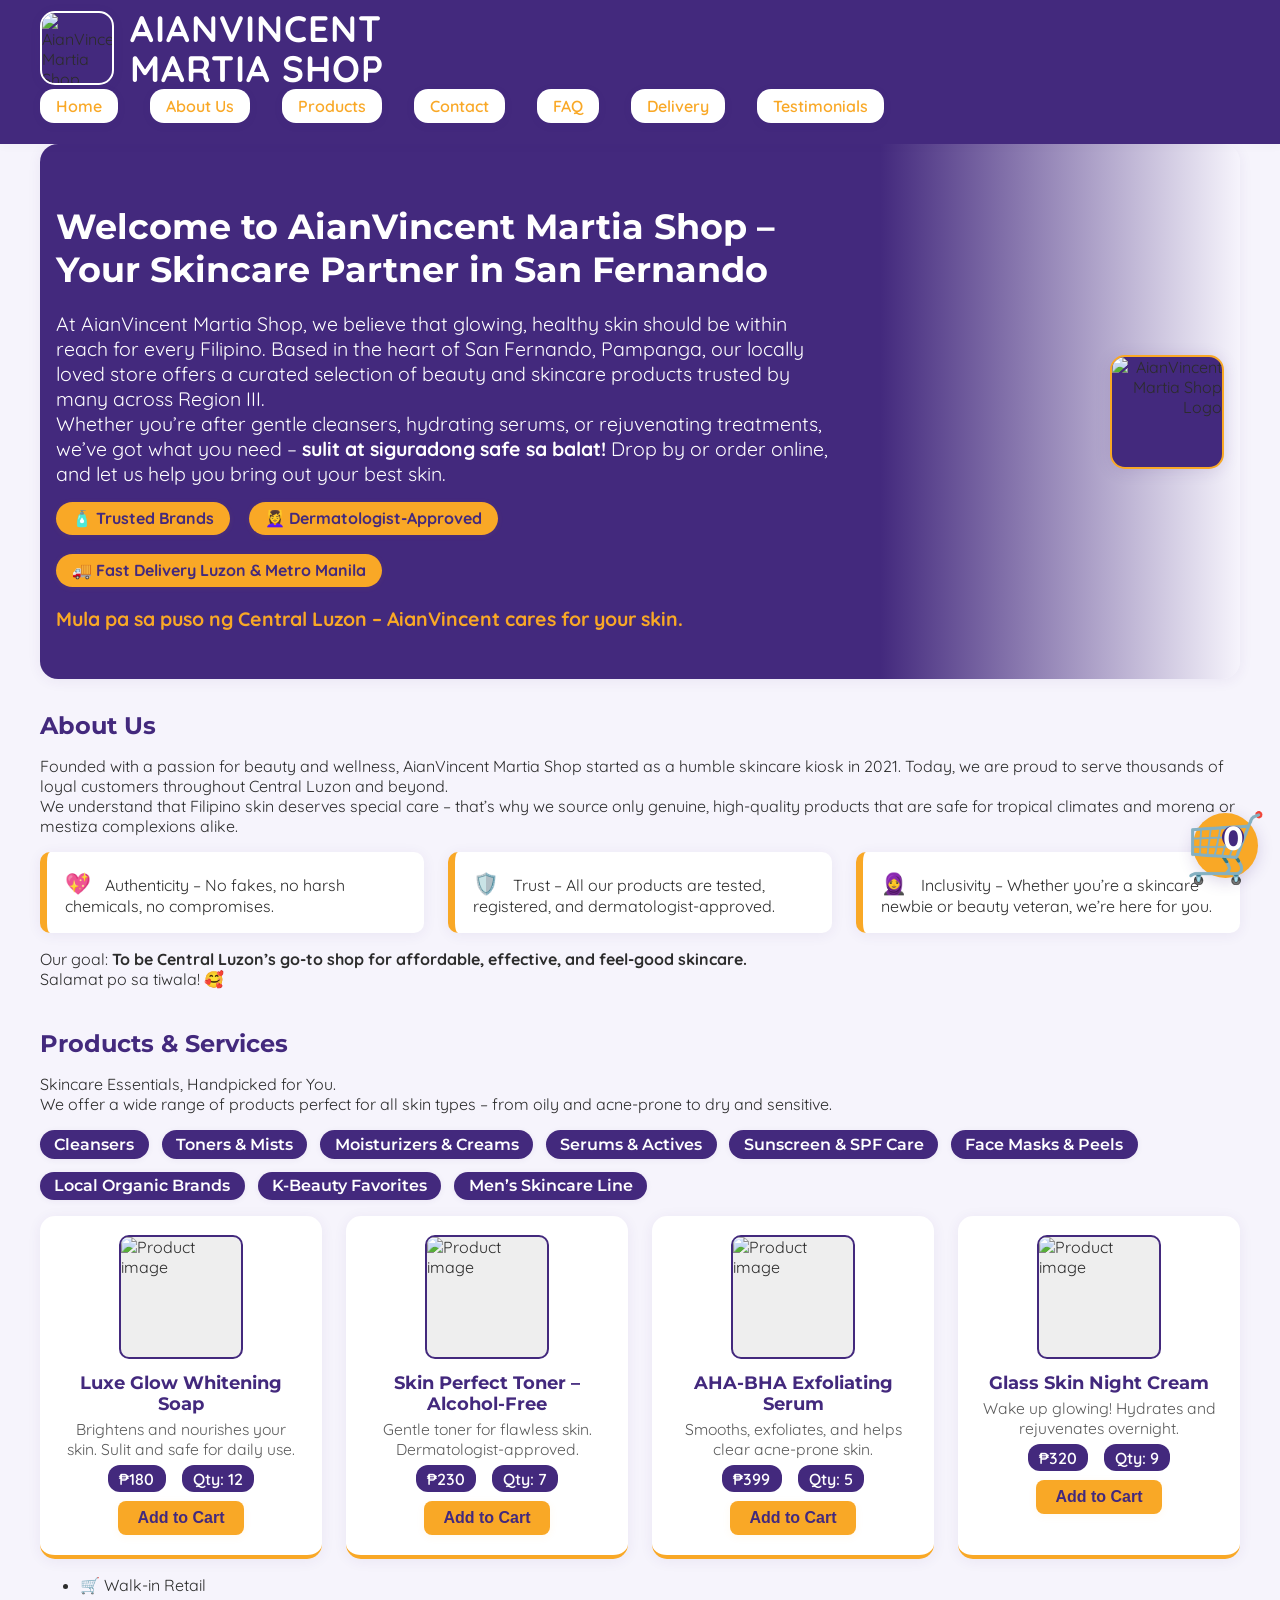
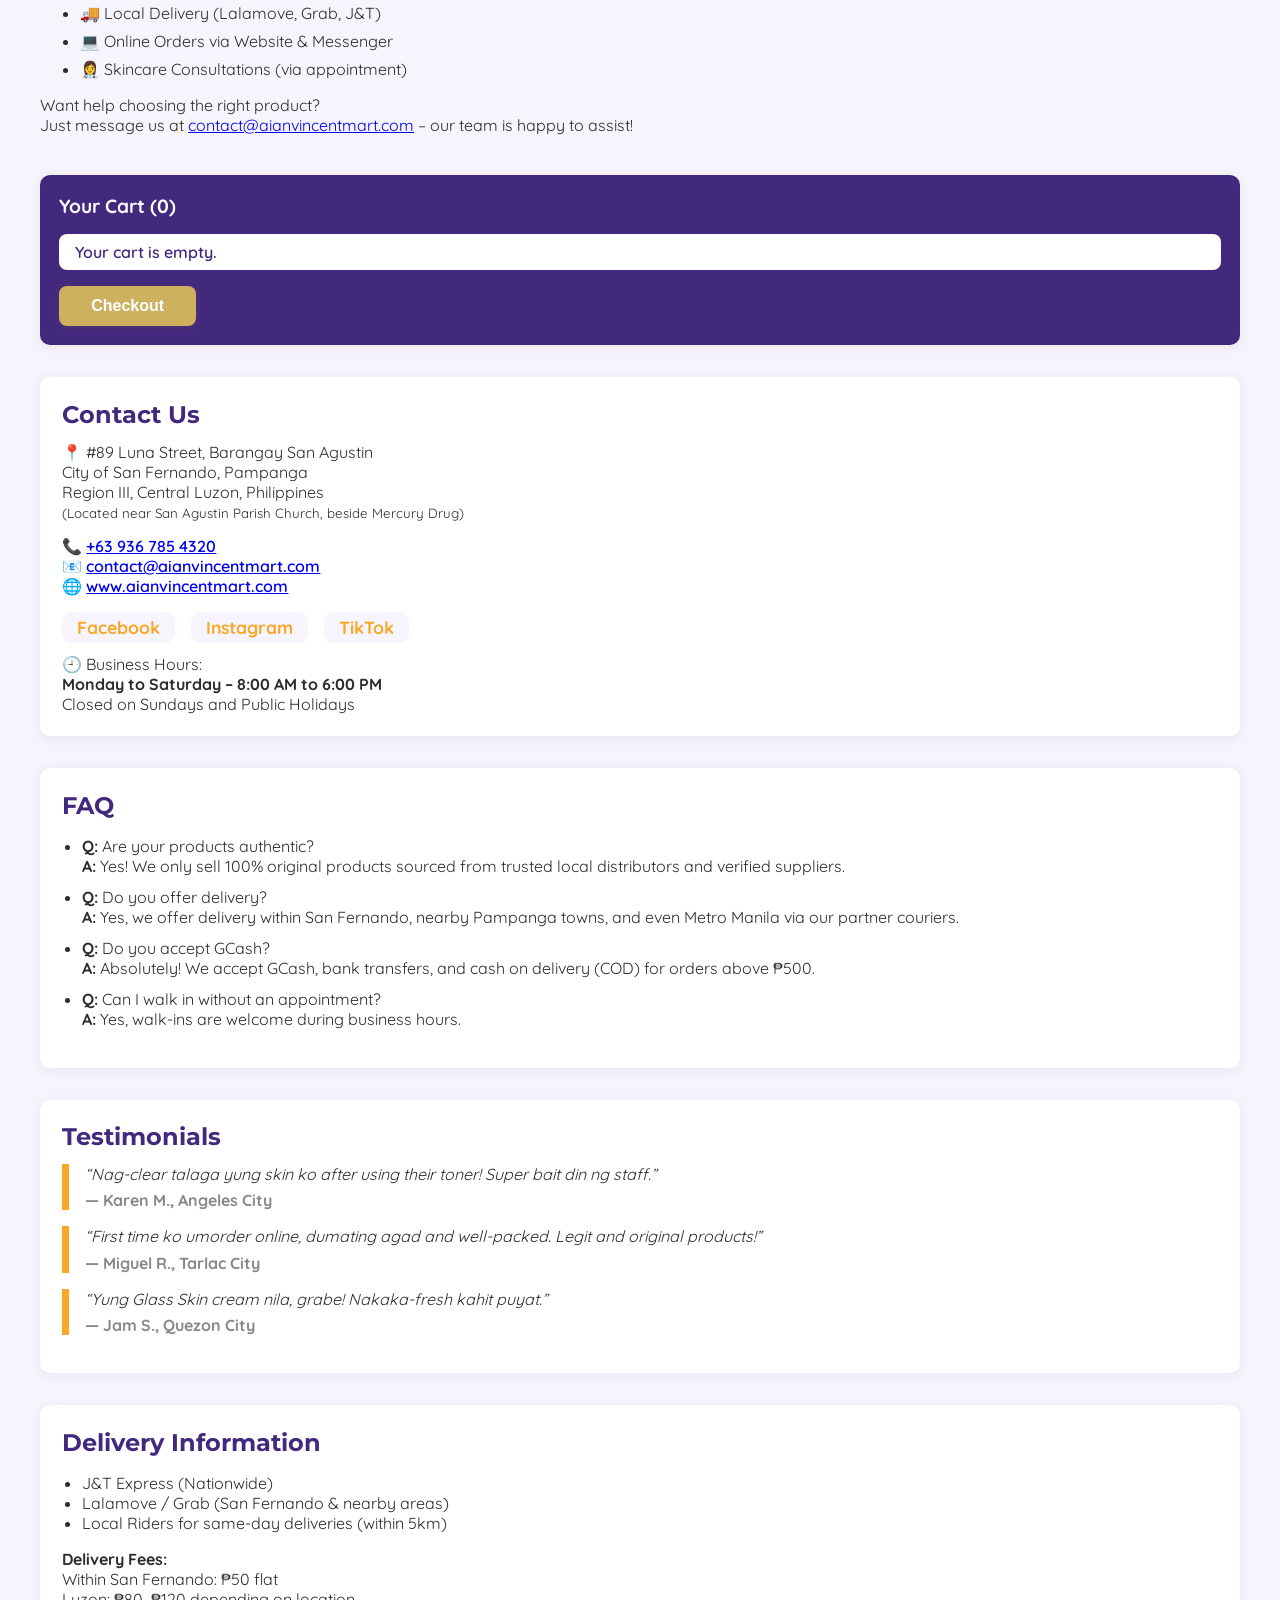
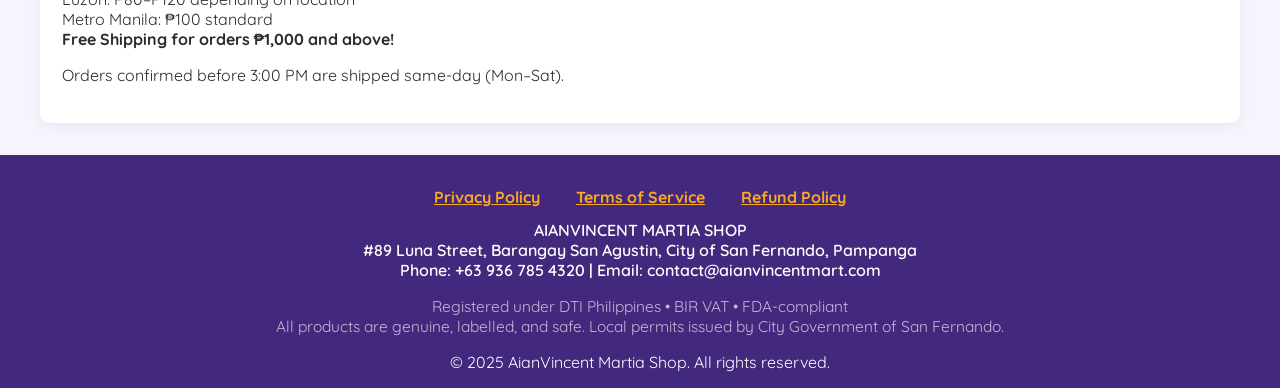
==== index.html @ 1bcc5161 "index.html" ====
<!DOCTYPE html>
<html lang="en">
<head>
    <meta charset="UTF-8">
    <meta name="viewport" content="width=device-width, initial-scale=1.0">
    <title>AianVincent Martia Shop | Beauty & Skincare in San Fernando</title>
    <meta name="description" content="AianVincent Martia Shop – affordable, dermatologist-approved skincare for all. Visit us in San Fernando or shop online!">
    <link rel="icon" href="image/FAVICON.png" type="image/png">
    <link href="https://fonts.googleapis.com/css2?family=Montserrat:wght@400;700&family=Quicksand:wght@400;600&display=swap" rel="stylesheet">
    <style>
        :root {
            --primary: #43297d;
            --accent: #f9a826;
            --secondary: #ffffff;
            --bg: #f6f4fc;
            --card-bg: #ffffff;
            --text: #2c2c2c;
            --heading: #43297d;
            --shadow: 0 2px 14px rgba(67,41,125,0.07);
        }
        html, body {
            margin: 0;
            padding: 0;
            font-family: 'Quicksand', 'Montserrat', Arial, sans-serif;
            background: var(--bg);
            color: var(--text);
        }
        body {
            min-height: 100vh;
        }
        header {
            background: var(--primary);
            padding: 0.5rem 0 1.3rem 0;
            box-shadow: 0 2px 10px rgba(67,41,125,0.03);
            position: sticky;
            top: 0;
            width: 100%;
            z-index: 999;
            transition: box-shadow 0.2s;
        }
        .container {
            max-width: 1200px;
            margin: auto;
            padding: 0 1rem;
        }
        .branding {
            display: flex;
            align-items: center;
            gap: 1rem;
        }
        .branding img {
            height: 70px;
            width: 70px;
            object-fit: contain;
            background: var(--primary);
            border-radius: 15px;
            border: 2px solid var(--secondary);
            box-shadow: 0 2px 12px rgba(67,41,125,0.07);
        }
        .branding .company-name {
            font-size: 2.3rem;
            font-weight: 700;
            color: var(--secondary);
            letter-spacing: 1px;
            line-height: 1.1;
        }
        nav {
            margin-top: 0.9rem;
            display: flex;
            gap: 2rem;
            align-items: center;
        }
        nav a {
            text-decoration: none;
            color: var(--accent);
            background: var(--secondary);
            border-radius: 14px;
            padding: 0.45em 1em;
            font-weight: 600;
            font-size: 1em;
            transition: background 0.2s, color 0.2s;
            box-shadow: 0 2px 10px rgba(67,41,125,0.07);
        }
        nav a:hover {
            background: var(--accent);
            color: var(--primary);
        }
        .burger {
            display: none;
            flex-direction: column;
            justify-content: center;
            align-items: center;
            width: 45px;
            height: 45px;
            background: var(--accent);
            border-radius: 8px;
            cursor: pointer;
            border: none;
            margin-left: auto;
            margin-right: 0;
        }
        .burger span {
            display: block;
            width: 28px;
            height: 4px;
            margin: 4px 0;
            background: var(--primary);
            border-radius: 3px;
            transition: all 0.3s;
        }
        .nav-mobile {
            display: none;
            flex-direction: column;
            background: var(--primary);
            position: fixed;
            top: 0;
            right: 0;
            width: 70vw;
            max-width: 350px;
            height: 100vh;
            z-index: 1000;
            box-shadow: -2px 0 20px rgba(67,41,125,0.15);
            padding-top: 90px;
            padding-left: 1.2rem;
            padding-right: 1.5rem;
        }
        .nav-mobile a {
            margin-bottom: 1.2rem;
            padding: 0.8em 1.1em;
            color: var(--secondary);
            background: var(--accent);
            border-radius: 12px;
            font-size: 1.1em;
            font-weight: 700;
            box-shadow: 0 2px 8px rgba(249,168,38,0.07);
        }
        .nav-mobile a:hover {
            background: var(--secondary);
            color: var(--accent);
        }
        .nav-mobile.active {
            display: flex;
        }
        .burger.active span:nth-child(1) {
            transform: translateY(8px) rotate(45deg);
        }
        .burger.active span:nth-child(2) {
            opacity: 0;
        }
        .burger.active span:nth-child(3) {
            transform: translateY(-8px) rotate(-45deg);
        }
        @media (max-width: 900px) {
            .hero {
                flex-direction: column;
                text-align: left;
            }
            .hero-img {
                text-align: left;
                margin-top: 1em;
                justify-content: flex-start;
            }
            nav {
                gap: 1rem;
                flex-wrap: wrap;
            }
            .branding .company-name {
                font-size: 1.6rem;
            }
        }
        @media (max-width: 700px) {
            .container {
                padding: 0 0.3rem;
            }
            .products-grid {
                grid-template-columns: repeat(auto-fit, minmax(170px, 1fr));
            }
            .branding img {
                height: 55px;
                width: 55px;
            }
            .branding .company-name {
                font-size: 1.2rem;
            }
            nav {
                display: none;
            }
            .burger {
                display: flex;
            }
        }
        @media (max-width: 450px) {
            .hero-text h1 {
                font-size: 1.1rem;
            }
            .section-title {
                font-size: 1rem;
            }
            .cart-title {
                font-size: 0.95rem;
            }
            .product-title {
                font-size: 0.8rem;
            }
            nav a {
                font-size: 0.9em;
            }
            .nav-mobile {
                width: 95vw;
                max-width: 100vw;
                padding-top: 77px;
            }
        }
        main {
            margin-top: 2rem;
        }
        .hero {
            display: flex;
            flex-wrap: wrap;
            align-items: center;
            justify-content: space-between;
            background: linear-gradient(90deg, var(--primary) 70%, var(--bg) 100%);
            padding: 2rem 1rem;
            border-radius: 18px;
            box-shadow: var(--shadow);
            margin-bottom: 2rem;
        }
        .hero-text {
            flex: 2;
            min-width: 260px;
        }
        .hero-text h1 {
            font-size: 2.2rem;
            color: var(--secondary);
            margin-bottom: 0.5rem;
            font-family: 'Montserrat', Arial, sans-serif;
        }
        .hero-text p {
            font-size: 1.22rem;
            margin-bottom: 1rem;
            color: var(--secondary);
        }
        .hero-badges {
            display: flex;
            gap: 1.2rem;
            flex-wrap: wrap;
        }
        .hero-badges span {
            background: var(--accent);
            color: var(--primary);
            padding: 0.4em 1em;
            border-radius: 18px;
            font-size: 1em;
            font-weight: 700;
            box-shadow: 0 1px 6px rgba(249,168,38,0.07);
        }
        .hero-img {
            flex: 1;
            text-align: right;
            min-width: 200px;
            display: flex;
            justify-content: flex-end;
            align-items: center;
        }
        .hero-img img {
            height: 110px;
            width: 110px;
            object-fit: contain;
            border-radius: 15px;
            background: var(--primary);
            border: 2.5px solid var(--accent);
            box-shadow: 0 2px 16px rgba(67,41,125,0.13);
        }
        section {
            margin-bottom: 2.5rem;
        }
        .section-title {
            font-size: 1.5rem;
            color: var(--heading);
            margin-bottom: 0.8rem;
            font-weight: 700;
            font-family: 'Montserrat', Arial, sans-serif;
        }
        .about-values {
            display: flex;
            flex-wrap: wrap;
            gap: 1.5rem;
        }
        .about-value {
            background: var(--secondary);
            border-radius: 10px;
            box-shadow: var(--shadow);
            padding: 1.1rem;
            flex: 1 1 180px;
            min-width: 180px;
            border-left: 7px solid var(--accent);
        }
        .about-value span {
            font-size: 1.3rem;
            margin-right: 0.5em;
        }
        .products-grid {
            display: grid;
            grid-template-columns: repeat(auto-fit, minmax(220px, 1fr));
            gap: 1.5rem;
        }
        .product-card {
            background: var(--card-bg);
            border-radius: 15px;
            box-shadow: var(--shadow);
            padding: 1.2rem;
            display: flex;
            flex-direction: column;
            align-items: center;
            border-bottom: 4px solid var(--accent);
        }
        .product-card img {
            width: 120px;
            height: 120px;
            object-fit: cover;
            border-radius: 10px;
            background: #eee;
            margin-bottom: 0.8rem;
            border: 2px solid var(--primary);
        }
        .product-title {
            font-size: 1.1rem;
            font-weight: 700;
            color: var(--heading);
            margin-bottom: 0.3rem;
            font-family: 'Montserrat', Arial, sans-serif;
            text-align: center;
        }
        .product-desc {
            font-size: 0.98em;
            color: #5a5a5a;
            margin-bottom: 0.4rem;
            text-align: center;
        }
        .product-meta {
            display: flex;
            gap: 1rem;
            font-size: 1em;
            margin-bottom: 0.6rem;
        }
        .product-meta span {
            background: var(--primary);
            color: var(--secondary);
            border-radius: 12px;
            padding: 0.2em 0.7em;
            font-weight: 600;
        }
        .add-cart-btn {
            background: var(--accent);
            color: var(--primary);
            border: none;
            padding: 0.5em 1.2em;
            border-radius: 8px;
            cursor: pointer;
            font-weight: 700;
            font-size: 1em;
            transition: background 0.2s;
            box-shadow: 0 2px 8px rgba(249,168,38,0.07);
        }
        .add-cart-btn:hover {
            background: var(--primary);
            color: var(--secondary);
        }
        .categories-list {
            display: flex;
            flex-wrap: wrap;
            gap: 0.8em;
            margin-bottom: 1em;
        }
        .categories-list span {
            background: var(--primary);
            color: var(--secondary);
            padding: 0.3em 0.9em;
            border-radius: 15px;
            font-size: 1em;
            font-weight: 600;
            font-family: 'Montserrat', Arial, sans-serif;
            box-shadow: 0 1px 6px rgba(67,41,125,0.06);
        }
        .services-list {
            margin-bottom: 1em;
        }
        .services-list li {
            margin-bottom: 0.5em;
            font-size: 1em;
        }
        .cart-section {
            background: var(--primary);
            padding: 1.2rem;
            border-radius: 10px;
            margin-bottom: 2rem;
            box-shadow: var(--shadow);
        }
        .cart-title {
            font-size: 1.2rem;
            font-weight: 700;
            color: var(--secondary);
            margin-bottom: 0.8rem;
        }
        .cart-list {
            list-style: none;
            padding: 0;
            margin-bottom: 1rem;
        }
        .cart-list li {
            display: flex;
            justify-content: space-between;
            align-items: center;
            background: var(--secondary);
            border-radius: 8px;
            margin-bottom: 0.6em;
            padding: 0.5em 1em;
            box-shadow: 0 1px 8px rgba(67,41,125,0.04);
            color: var(--primary);
            font-weight: 600;
        }
        .cart-list .cart-remove {
            color: var(--accent);
            cursor: pointer;
            font-size: 1.2em;
            margin-left: 1em;
            font-weight: 700;
        }
        .checkout-btn {
            background: var(--accent);
            color: var(--primary);
            border: none;
            padding: 0.7em 2em;
            border-radius: 8px;
            font-weight: 700;
            cursor: pointer;
            font-size: 1em;
            transition: background 0.2s;
            box-shadow: 0 2px 8px rgba(249,168,38,0.07);
        }
        .checkout-btn:disabled {
            background: #ceb15f;
            color: #fff;
            cursor: not-allowed;
        }
        .checkout-btn:hover:enabled {
            background: var(--primary);
            color: var(--secondary);
        }
        .contact-info, .delivery-info, .faq-section, .testimonials-section {
            background: var(--card-bg);
            border-radius: 10px;
            box-shadow: var(--shadow);
            padding: 1.4rem;
            margin-bottom: 2rem;
        }
        .contact-info address {
            font-style: normal;
            margin-bottom: 0.9em;
        }
        .contact-social {
            display: flex;
            gap: 1em;
            align-items: center;
            margin-bottom: 0.7em;
        }
        .contact-social a {
            text-decoration: none;
            color: var(--accent);
            font-weight: 700;
            font-size: 1.1em;
            background: var(--bg);
            border-radius: 10px;
            padding: 0.25em 0.85em;
            box-shadow: 0 1px 8px rgba(249,168,38,0.04);
        }
        .contact-social a:hover {
            background: var(--accent);
            color: var(--primary);
        }
        .faq-list {
            padding-left: 1.2em;
        }
        .faq-list li {
            margin-bottom: 0.7em;
        }
        .testimonial {
            border-left: 7px solid var(--accent);
            padding-left: 1em;
            margin-bottom: 1em;
            font-size: 1em;
            font-style: italic;
        }
        .testimonial cite {
            display: block;
            font-style: normal;
            color: #888;
            margin-top: 0.4em;
            font-weight: 700;
        }
        .delivery-info ul {
            padding-left: 1.2em;
            margin-bottom: 0.6em;
        }
        footer {
            background: var(--primary);
            color: var(--secondary);
            padding: 2rem 0 1rem 0;
            text-align: center;
            font-size: 1em;
            margin-top: 2rem;
        }
        .footer-links {
            margin-bottom: 0.8em;
        }
        .footer-links a {
            color: var(--accent);
            text-decoration: underline;
            margin: 0 1em;
            font-weight: 700;
            font-size: 1em;
        }
        .footer-links a:hover {
            color: var(--secondary);
        }
        .footer-contact {
            margin-bottom: 1em;
            font-size: 1em;
            font-weight: 600;
        }
        .footer-note {
            color: #cdb2d6;
            font-size: 0.97em;
        }
        /* Floating Cart Button Styles */
        #cart-float-btn {
            position: fixed;
            right: 22px;
            bottom: 22px;
            background: var(--accent);
            color: var(--primary);
            border: none;
            border-radius: 50%;
            width: 65px;
            height: 65px;
            box-shadow: 0 4px 16px rgba(67,41,125,0.18);
            display: flex;
            align-items: center;
            justify-content: center;
            cursor: pointer;
            z-index: 10001;
            font-size: 2.1em;
            font-family: inherit;
            transition: background 0.2s, color 0.2s;
        }
        #cart-float-btn span {
            display: block;
            font-size: 2em;
        }
        #cart-float-btn .cart-badge {
            position: absolute;
            top: 13px;
            right: 14px;
            background: var(--primary);
            color: var(--secondary);
            border-radius: 50%;
            width: 22px;
            height: 22px;
            font-size: 1em;
            display: flex;
            align-items: center;
            justify-content: center;
            font-weight: 700;
        }
        /* Cart Popup Styles */
        #cart-popup-overlay {
            display: none;
            position: fixed;
            top: 0; left: 0;
            width: 100vw; height: 100vh;
            background: rgba(67,41,125,0.18);
            z-index: 10002;
        }
        #cart-popup {
            position: fixed;
            right: 32px;
            bottom: 100px;
            width: 360px;
            max-width: 95vw;
            background: var(--secondary);
            border-radius: 16px;
            box-shadow: 0 8px 24px rgba(67,41,125,0.18);
            z-index: 10003;
            display: none;
            flex-direction: column;
            overflow: hidden;
            padding: 0;
            animation: fadeInCart 0.18s ease;
        }
        @keyframes fadeInCart {
            from { opacity: 0; transform: translateY(40px);}
            to { opacity: 1; transform: translateY(0);}
        }
        #cart-popup-header {
            background: var(--primary);
            color: var(--secondary);
            font-size: 1.15em;
            font-weight: 700;
            padding: 1em 1.3em 0.8em 1.3em;
            display: flex;
            justify-content: space-between;
            align-items: center;
        }
        #cart-popup-header button {
            background: none;
            border: none;
            color: var(--accent);
            font-size: 1.25em;
            cursor: pointer;
            font-weight: 700;
        }
        #cart-popup-list {
            padding: 1em 1.3em;
            max-height: 260px;
            overflow-y: auto;
        }
        #cart-popup-list li {
            display: flex;
            justify-content: space-between;
            align-items: center;
            background: var(--bg);
            border-radius: 8px;
            margin-bottom: 0.6em;
            padding: 0.5em 1em;
            color: var(--primary);
            font-weight: 600;
            font-size: 1em;
            box-shadow: 0 1px 8px rgba(67,41,125,0.03);
        }
        #cart-popup-list .cart-remove {
            color: var(--accent);
            cursor: pointer;
            font-size: 1.2em;
            margin-left: 1em;
            font-weight: 700;
        }
        #cart-popup-footer {
            background: var(--bg);
            padding: 1em 1.3em;
            border-top: 1px solid #e5e5e5;
            display: flex;
            flex-direction: column;
            gap: 0.7em;
        }
        #cart-popup-footer .cart-total {
            font-weight: 700;
            color: var(--heading);
            font-size: 1.1em;
        }
        #cart-popup-footer .checkout-btn {
            width: 100%;
            font-size: 1.1em;
        }
        @media (max-width: 510px) {
            #cart-popup {
                right: 5vw;
                bottom: 90px;
                width: 98vw;
                max-width: 98vw;
            }
        }
    </style>
    <script>
        document.addEventListener("DOMContentLoaded", function () {
            // Burger button and mobile navigation
            var burger = document.getElementById('burger-btn');
            var navMobile = document.getElementById('nav-mobile');
            burger.addEventListener('click', function () {
                burger.classList.toggle('active');
                navMobile.classList.toggle('active');
                if (navMobile.classList.contains('active')) {
                    document.body.style.overflow = 'hidden';
                } else {
                    document.body.style.overflow = '';
                }
            });
            navMobile.addEventListener('click', function(e){
                if(e.target.tagName === 'A'){
                    burger.classList.remove('active');
                    navMobile.classList.remove('active');
                    document.body.style.overflow = '';
                }
            });
            document.addEventListener('click', function(e){
                if(navMobile.classList.contains('active') && !navMobile.contains(e.target) && e.target !== burger){
                    burger.classList.remove('active');
                    navMobile.classList.remove('active');
                    document.body.style.overflow = '';
                }
            });
            // Cart logic
            const cart = [];
            const cartList = document.getElementById('cart-list');
            const cartCount = document.getElementById('cart-count');
            const checkoutBtn = document.getElementById('checkout-btn');
            const productBtns = document.querySelectorAll('.add-cart-btn');
            // Floating cart button logic
            const floatBtn = document.getElementById('cart-float-btn');
            const floatBadge = document.getElementById('cart-float-badge');
            // Cart popup logic
            const cartPopupOverlay = document.getElementById('cart-popup-overlay');
            const cartPopup = document.getElementById('cart-popup');
            const cartPopupList = document.getElementById('cart-popup-list');
            const cartPopupClose = document.getElementById('cart-popup-close');
            const cartPopupTotal = document.getElementById('cart-popup-total');
            const cartPopupCheckout = document.getElementById('cart-popup-checkout');

            // Helper to extract price value as number
            function getPriceValue(priceStr) {
                // Accepts ₱ or $ prefix and dot/comma decimals
                let val = priceStr.replace(/[^\d.]/g, "");
                return parseFloat(val) || 0;
            }
            function updateCartDisplay() {
                cartList.innerHTML = cart.length === 0
                    ? '<li>Your cart is empty.</li>'
                    : cart.map((item, i) =>
                        `<li>${item.title} <span>${item.price}</span>
                        <span class="cart-remove" data-index="${i}" title="Remove">✕</span></li>`
                      ).join('');
                cartCount.textContent = cart.length;
                checkoutBtn.disabled = cart.length === 0;
                // Floating badge
                floatBadge.textContent = cart.length;
                // Popup list
                cartPopupList.innerHTML = cart.length === 0
                    ? '<li>Your cart is empty.</li>'
                    : cart.map((item, i) =>
                        `<li>${item.title} <span>${item.price}</span>
                        <span class="cart-remove" data-index="${i}" title="Remove">✕</span></li>`
                    ).join('');
                // Popup total
                let total = cart.reduce((sum, item) => sum + getPriceValue(item.price), 0);
                cartPopupTotal.textContent = 'Total: ₱' + total.toLocaleString(undefined, {minimumFractionDigits:2, maximumFractionDigits:2});
                cartPopupCheckout.disabled = cart.length === 0;
            }
            productBtns.forEach(btn => {
                btn.addEventListener('click', function() {
                    const card = btn.closest('.product-card');
                    const title = card.querySelector('.product-title').textContent;
                    const price = card.querySelector('.product-meta .product-price').textContent;
                    cart.push({title, price});
                    updateCartDisplay();
                });
            });
            cartList.addEventListener('click', function(e) {
                if (e.target.classList.contains('cart-remove')) {
                    const idx = +e.target.dataset.index;
                    cart.splice(idx, 1);
                    updateCartDisplay();
                }
            });
            // Floating cart button popup
            floatBtn.addEventListener('click', function() {
                cartPopupOverlay.style.display = 'block';
                cartPopup.style.display = 'flex';
            });
            cartPopupClose.addEventListener('click', function() {
                cartPopupOverlay.style.display = 'none';
                cartPopup.style.display = 'none';
            });
            cartPopupOverlay.addEventListener('click', function(e) {
                if(e.target === cartPopupOverlay){
                    cartPopupOverlay.style.display = 'none';
                    cartPopup.style.display = 'none';
                }
            });
            // Remove in popup
            cartPopupList.addEventListener('click', function(e){
                if (e.target.classList.contains('cart-remove')) {
                    const idx = +e.target.dataset.index;
                    cart.splice(idx, 1);
                    updateCartDisplay();
                }
            });
            // Checkout main
            checkoutBtn.addEventListener('click', function() {
                window.location.href = "order-summary.html";
            });
            // Checkout popup
            cartPopupCheckout.addEventListener('click', function() {
                window.location.href = "order-summary.html";
            });
            updateCartDisplay();
        });
    </script>
</head>
<body>
    <header>
        <div class="container branding">
            <img src="image/LOGO.png" alt="AianVincent Martia Shop Logo" />
            <span class="company-name">AIANVINCENT<br>MARTIA SHOP</span>
            <button id="burger-btn" class="burger" aria-label="Toggle navigation" aria-expanded="false">
                <span></span>
                <span></span>
                <span></span>
            </button>
        </div>
        <nav class="container">
            <a href="#home">Home</a>
            <a href="#about">About Us</a>
            <a href="#products">Products</a>
            <a href="#contact">Contact</a>
            <a href="#faq">FAQ</a>
            <a href="#delivery">Delivery</a>
            <a href="#testimonials">Testimonials</a>
        </nav>
        <div class="nav-mobile" id="nav-mobile">
            <a href="#home">Home</a>
            <a href="#about">About Us</a>
            <a href="#products">Products</a>
            <a href="#contact">Contact</a>
            <a href="#faq">FAQ</a>
            <a href="#delivery">Delivery</a>
            <a href="#testimonials">Testimonials</a>
        </div>
    </header>
    <main class="container">
        <section class="hero" id="home">
            <div class="hero-text">
                <h1>Welcome to AianVincent Martia Shop – Your Skincare Partner in San Fernando</h1>
                <p>
                    At AianVincent Martia Shop, we believe that glowing, healthy skin should be within reach for every Filipino. Based in the heart of San Fernando, Pampanga, our locally loved store offers a curated selection of beauty and skincare products trusted by many across Region III.<br>
                    Whether you’re after gentle cleansers, hydrating serums, or rejuvenating treatments, we’ve got what you need – <b>sulit at siguradong safe sa balat!</b> Drop by or order online, and let us help you bring out your best skin.
                </p>
                <div class="hero-badges">
                    <span>🧴 Trusted Brands</span>
                    <span>💆‍♀️ Dermatologist-Approved</span>
                    <span>🚚 Fast Delivery Luzon & Metro Manila</span>
                </div>
                <p style="margin-top:1em;font-weight:700;color:var(--accent);">Mula pa sa puso ng Central Luzon – AianVincent cares for your skin.</p>
            </div>
            <div class="hero-img">
                <img src="image/LOGO.png" alt="AianVincent Martia Shop Logo" />
            </div>
        </section>
        <section id="about">
            <div class="section-title">About Us</div>
            <p>
                Founded with a passion for beauty and wellness, AianVincent Martia Shop started as a humble skincare kiosk in 2021. Today, we are proud to serve thousands of loyal customers throughout Central Luzon and beyond.<br>
                We understand that Filipino skin deserves special care – that’s why we source only genuine, high-quality products that are safe for tropical climates and morena or mestiza complexions alike.
            </p>
            <div class="about-values">
                <div class="about-value"><span>💖</span> Authenticity – No fakes, no harsh chemicals, no compromises.</div>
                <div class="about-value"><span>🛡️</span> Trust – All our products are tested, registered, and dermatologist-approved.</div>
                <div class="about-value"><span>🧕</span> Inclusivity – Whether you’re a skincare newbie or beauty veteran, we’re here for you.</div>
            </div>
            <p style="margin-top:1em;">Our goal: <b>To be Central Luzon’s go-to shop for affordable, effective, and feel-good skincare.</b><br>
            Salamat po sa tiwala! 🥰</p>
        </section>
        <section id="products">
            <div class="section-title">Products & Services</div>
            <p>Skincare Essentials, Handpicked for You.<br>
            We offer a wide range of products perfect for all skin types – from oily and acne-prone to dry and sensitive.</p>
            <div class="categories-list">
                <span>Cleansers</span>
                <span>Toners & Mists</span>
                <span>Moisturizers & Creams</span>
                <span>Serums & Actives</span>
                <span>Sunscreen & SPF Care</span>
                <span>Face Masks & Peels</span>
                <span>Local Organic Brands</span>
                <span>K-Beauty Favorites</span>
                <span>Men’s Skincare Line</span>
            </div>
            <div class="products-grid">
                <div class="product-card">
                    <img src="image/placeholder1.png" alt="Product image">
                    <div class="product-title">Luxe Glow Whitening Soap</div>
                    <div class="product-desc">Brightens and nourishes your skin. Sulit and safe for daily use.</div>
                    <div class="product-meta">
                        <span class="product-price">₱180</span>
                        <span>Qty: 12</span>
                    </div>
                    <button class="add-cart-btn">Add to Cart</button>
                </div>
                <div class="product-card">
                    <img src="image/placeholder2.png" alt="Product image">
                    <div class="product-title">Skin Perfect Toner – Alcohol-Free</div>
                    <div class="product-desc">Gentle toner for flawless skin. Dermatologist-approved.</div>
                    <div class="product-meta">
                        <span class="product-price">₱230</span>
                        <span>Qty: 7</span>
                    </div>
                    <button class="add-cart-btn">Add to Cart</button>
                </div>
                <div class="product-card">
                    <img src="image/placeholder3.png" alt="Product image">
                    <div class="product-title">AHA-BHA Exfoliating Serum</div>
                    <div class="product-desc">Smooths, exfoliates, and helps clear acne-prone skin.</div>
                    <div class="product-meta">
                        <span class="product-price">₱399</span>
                        <span>Qty: 5</span>
                    </div>
                    <button class="add-cart-btn">Add to Cart</button>
                </div>
                <div class="product-card">
                    <img src="image/placeholder4.png" alt="Product image">
                    <div class="product-title">Glass Skin Night Cream</div>
                    <div class="product-desc">Wake up glowing! Hydrates and rejuvenates overnight.</div>
                    <div class="product-meta">
                        <span class="product-price">₱320</span>
                        <span>Qty: 9</span>
                    </div>
                    <button class="add-cart-btn">Add to Cart</button>
                </div>
            </div>
            <ul class="services-list">
                <li>🛒 Walk-in Retail</li>
                <li>🚚 Local Delivery (Lalamove, Grab, J&T)</li>
                <li>💻 Online Orders via Website & Messenger</li>
                <li>👩‍⚕️ Skincare Consultations (via appointment)</li>
            </ul>
            <p>Want help choosing the right product?<br>
            Just message us at <a href="mailto:contact@aianvincentmart.com">contact@aianvincentmart.com</a> – our team is happy to assist!</p>
        </section>
        <section class="cart-section" id="cart">
            <div class="cart-title">Your Cart (<span id="cart-count">0</span>)</div>
            <ul class="cart-list" id="cart-list">
                <!-- Cart items go here -->
            </ul>
            <button class="checkout-btn" id="checkout-btn" disabled>Checkout</button>
        </section>
        <section class="contact-info" id="contact">
            <div class="section-title">Contact Us</div>
            <address>
                📍 #89 Luna Street, Barangay San Agustin<br>
                City of San Fernando, Pampanga<br>
                Region III, Central Luzon, Philippines<br>
                <small>(Located near San Agustin Parish Church, beside Mercury Drug)</small>
            </address>
            <div class="footer-contact">
                📞 <a href="tel:+639367854320">+63 936 785 4320</a> <br>
                📧 <a href="mailto:contact@aianvincentmart.com">contact@aianvincentmart.com</a> <br>
                🌐 <a href="https://www.aianvincentmart.com">www.aianvincentmart.com</a>
            </div>
            <div class="contact-social">
                <a href="https://facebook.com/AianVincentMart" target="_blank">Facebook</a>
                <a href="https://instagram.com/AianVincentMart" target="_blank">Instagram</a>
                <a href="https://tiktok.com/@AianVincentMart" target="_blank">TikTok</a>
            </div>
            <div>🕘 Business Hours:<br>
                <b>Monday to Saturday – 8:00 AM to 6:00 PM</b><br>
                <span>Closed on Sundays and Public Holidays</span>
            </div>
        </section>
        <section class="faq-section" id="faq">
            <div class="section-title">FAQ</div>
            <ul class="faq-list">
                <li><b>Q:</b> Are your products authentic?<br>
                    <b>A:</b> Yes! We only sell 100% original products sourced from trusted local distributors and verified suppliers.</li>
                <li><b>Q:</b> Do you offer delivery?<br>
                    <b>A:</b> Yes, we offer delivery within San Fernando, nearby Pampanga towns, and even Metro Manila via our partner couriers.</li>
                <li><b>Q:</b> Do you accept GCash?<br>
                    <b>A:</b> Absolutely! We accept GCash, bank transfers, and cash on delivery (COD) for orders above ₱500.</li>
                <li><b>Q:</b> Can I walk in without an appointment?<br>
                    <b>A:</b> Yes, walk-ins are welcome during business hours.</li>
            </ul>
        </section>
        <section class="testimonials-section" id="testimonials">
            <div class="section-title">Testimonials</div>
            <div class="testimonial">“Nag-clear talaga yung skin ko after using their toner! Super bait din ng staff.”
                <cite>— Karen M., Angeles City</cite></div>
            <div class="testimonial">“First time ko umorder online, dumating agad and well-packed. Legit and original products!”
                <cite>— Miguel R., Tarlac City</cite></div>
            <div class="testimonial">“Yung Glass Skin cream nila, grabe! Nakaka-fresh kahit puyat.”
                <cite>— Jam S., Quezon City</cite></div>
        </section>
        <section class="delivery-info" id="delivery">
            <div class="section-title">Delivery Information</div>
            <ul>
                <li>J&T Express (Nationwide)</li>
                <li>Lalamove / Grab (San Fernando & nearby areas)</li>
                <li>Local Riders for same-day deliveries (within 5km)</li>
            </ul>
            <p>
                <b>Delivery Fees:</b><br>
                Within San Fernando: ₱50 flat<br>
                Luzon: ₱80–₱120 depending on location<br>
                Metro Manila: ₱100 standard<br>
                <b>Free Shipping for orders ₱1,000 and above!</b>
            </p>
            <p>Orders confirmed before 3:00 PM are shipped same-day (Mon–Sat).</p>
        </section>
    </main>
    <!-- Floating Cart Button -->
    <button id="cart-float-btn" aria-label="Keranjang Belanja">
        <span>🛒</span>
        <span class="cart-badge" id="cart-float-badge">0</span>
    </button>
    <!-- Cart Popup Overlay -->
    <div id="cart-popup-overlay"></div>
    <!-- Cart Popup -->
    <div id="cart-popup">
        <div id="cart-popup-header">
            <span>Keranjang Belanja</span>
            <button id="cart-popup-close" aria-label="Tutup Pop-up">✕</button>
        </div>
        <ul id="cart-popup-list">
            <!-- Cart items go here -->
        </ul>
        <div id="cart-popup-footer">
            <div class="cart-total" id="cart-popup-total">Total: ₱0.00</div>
            <button class="checkout-btn" id="cart-popup-checkout" disabled>Checkout</button>
        </div>
    </div>
    <footer>
        <div class="footer-links">
            <a href="privacy-policy.html">Privacy Policy</a>
            <a href="terms.html">Terms of Service</a>
            <a href="refund-policy.html">Refund Policy</a>
        </div>
        <div class="footer-contact">
            AIANVINCENT MARTIA SHOP<br>
            #89 Luna Street, Barangay San Agustin, City of San Fernando, Pampanga<br>
            Phone: +63 936 785 4320 | Email: contact@aianvincentmart.com
        </div>
        <div class="footer-note">
            Registered under DTI Philippines • BIR VAT • FDA-compliant<br>
            All products are genuine, labelled, and safe. Local permits issued by City Government of San Fernando.
        </div>
        <div style="margin-top:1em;">&copy; 2025 AianVincent Martia Shop. All rights reserved.</div>
    </footer>
</body>
</html>
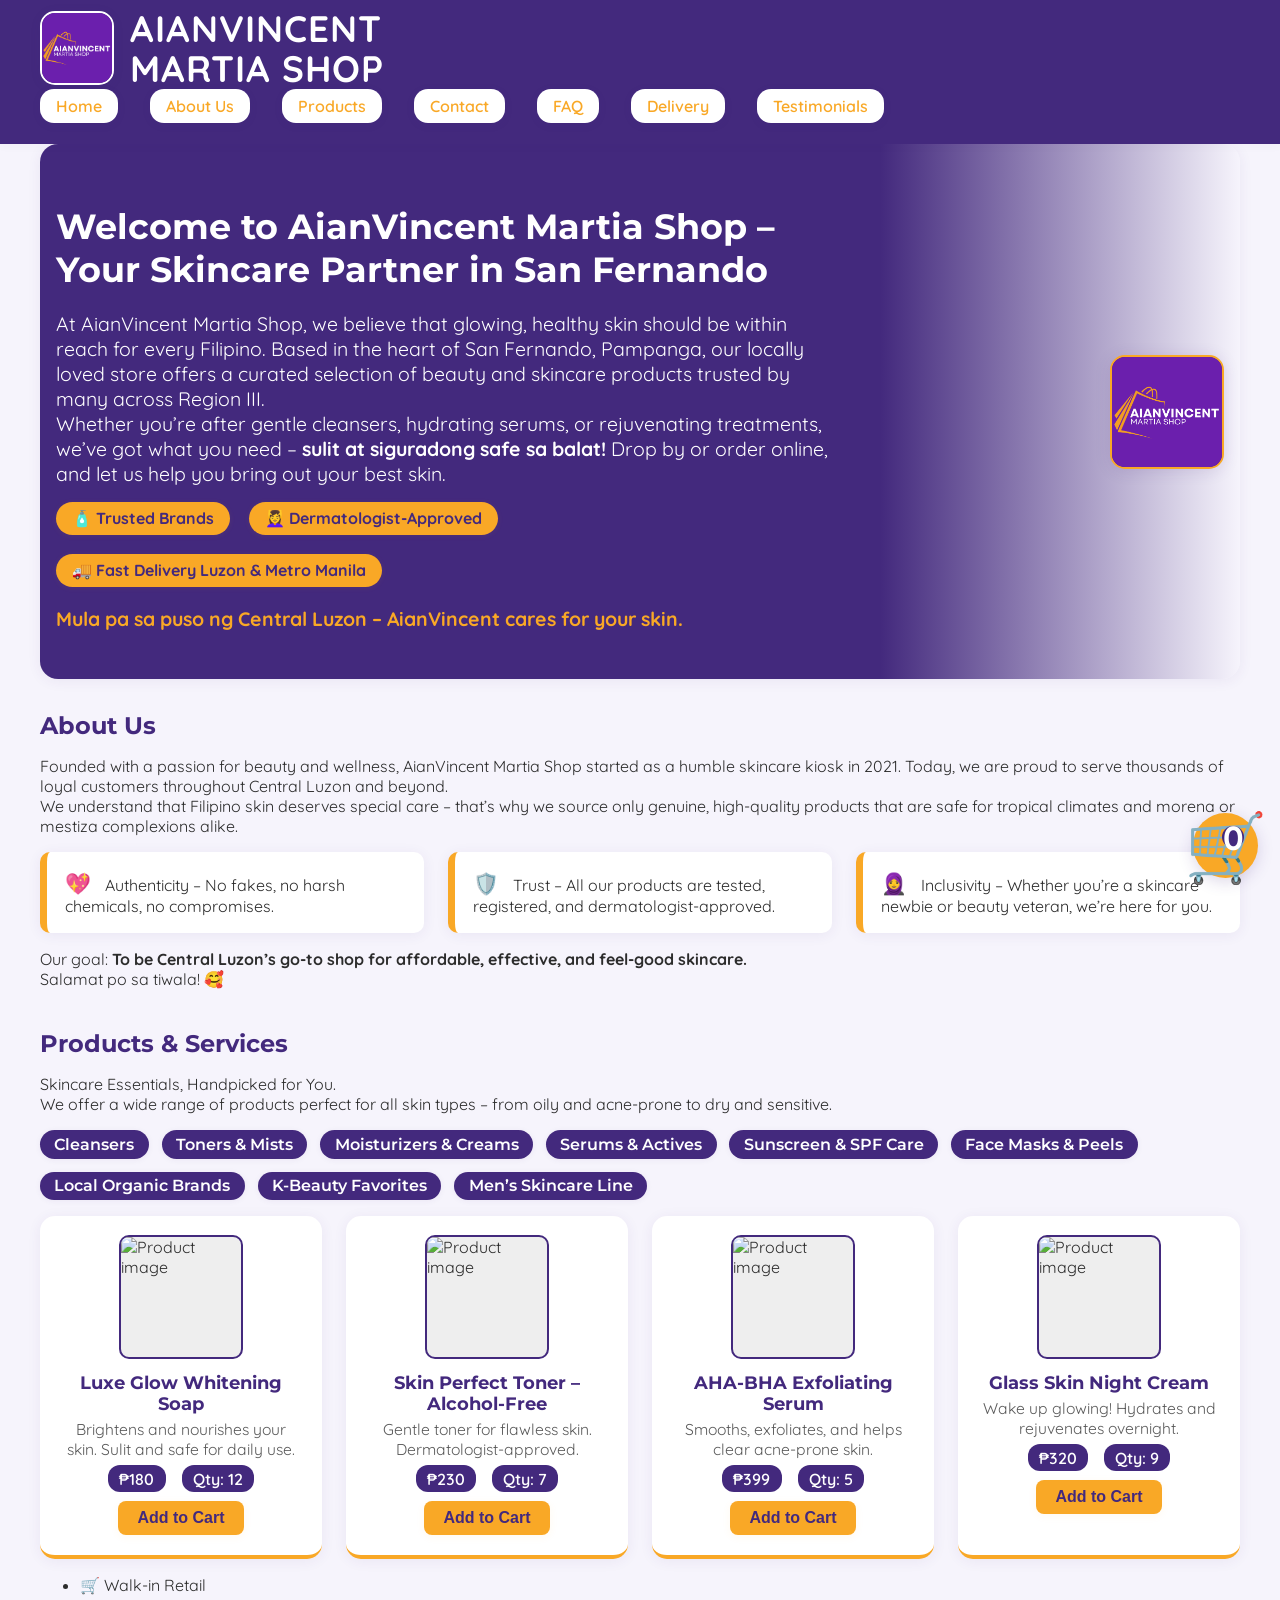
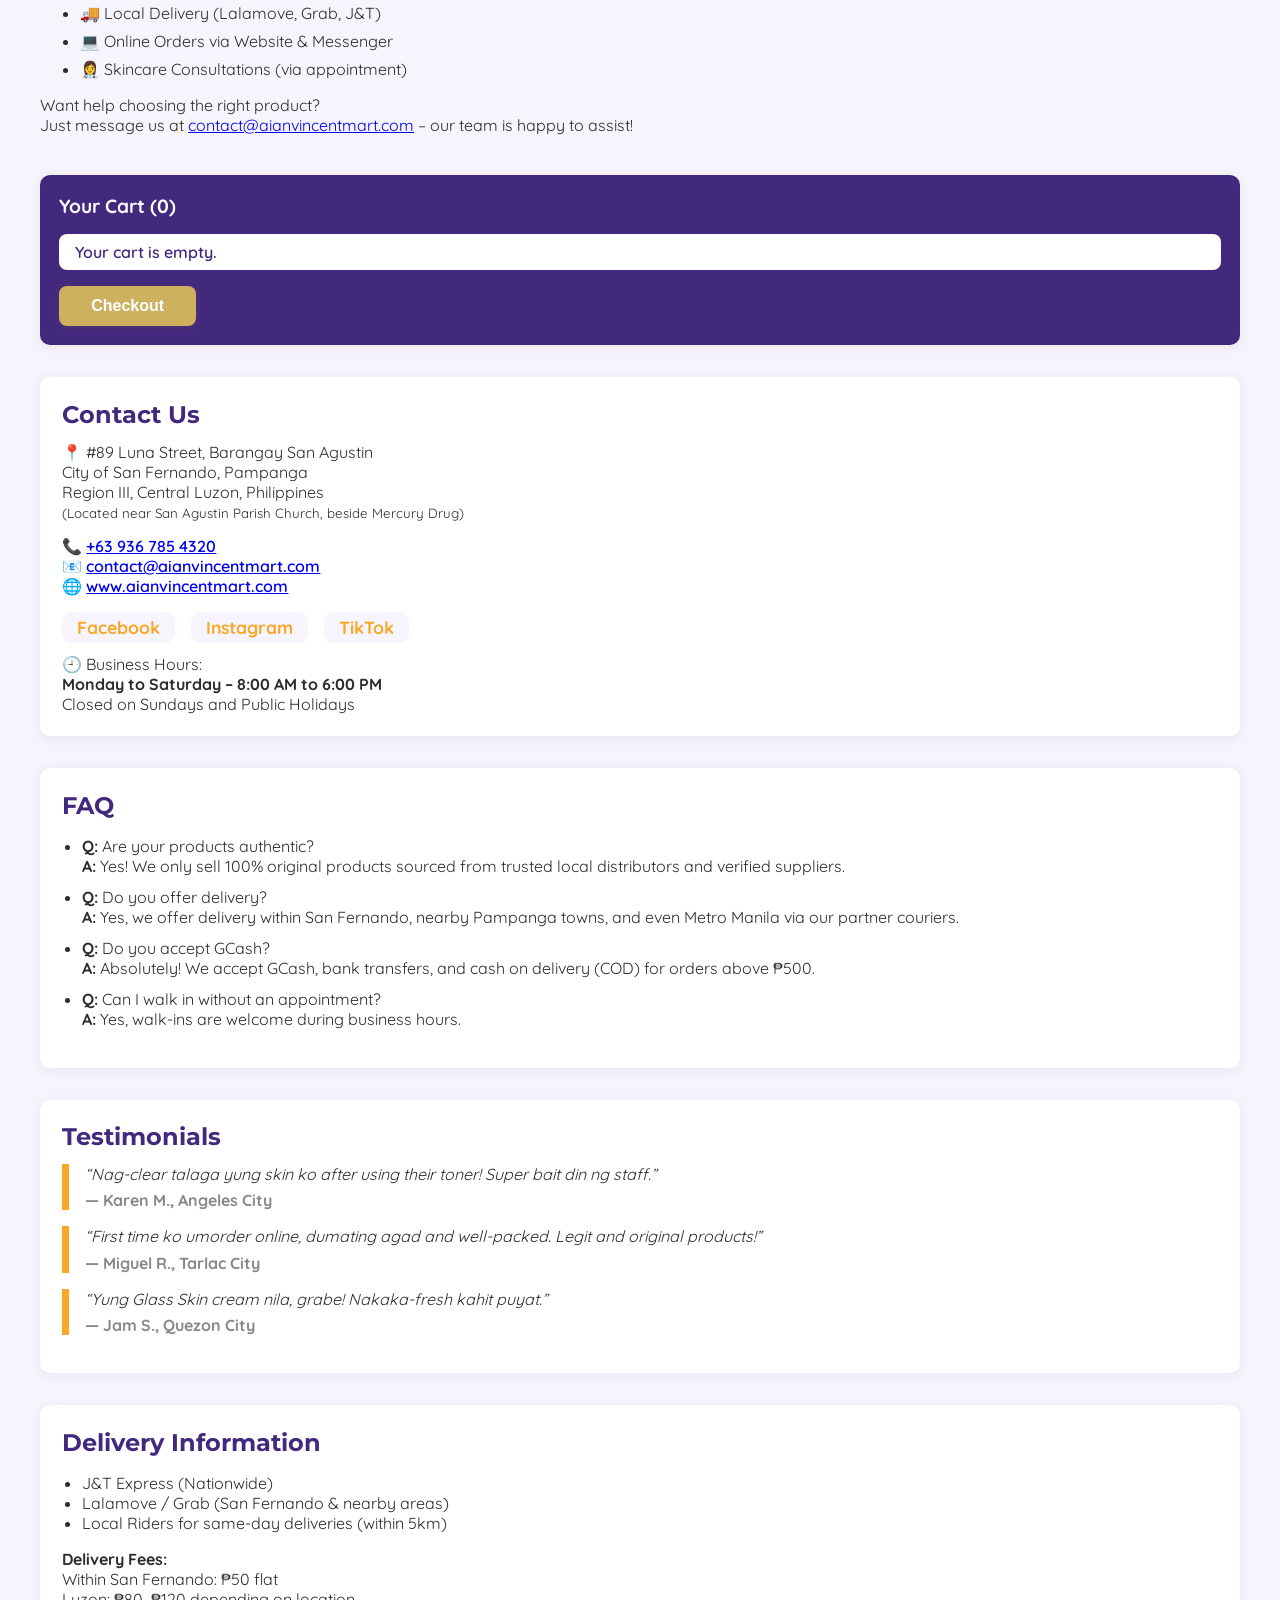
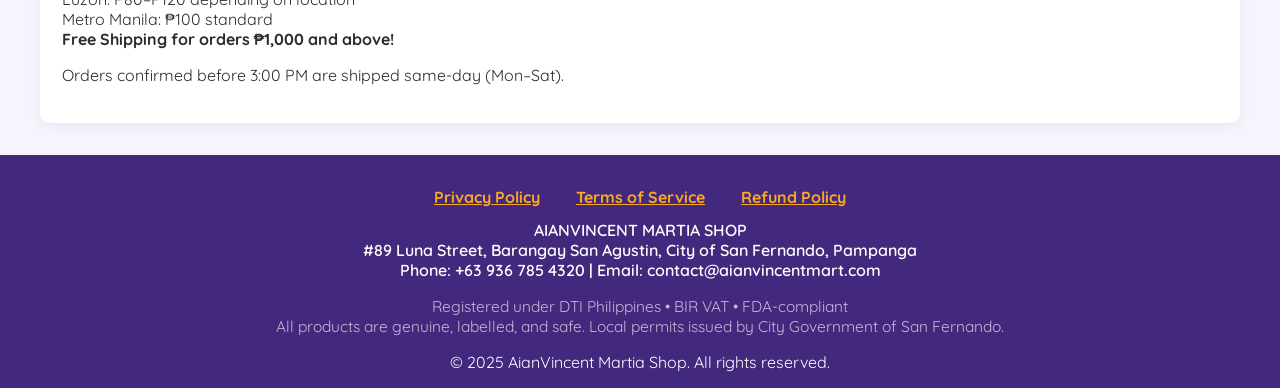
==== commit c35cf264: "Update index.html" ====
--- a/index.html
+++ b/index.html
@@ -5,7 +5,7 @@
     <meta name="viewport" content="width=device-width, initial-scale=1.0">
     <title>AianVincent Martia Shop | Beauty & Skincare in San Fernando</title>
     <meta name="description" content="AianVincent Martia Shop – affordable, dermatologist-approved skincare for all. Visit us in San Fernando or shop online!">
-    <link rel="icon" href="image/FAVICON.png" type="image/png">
+    <link rel="icon" href="image/LOGO.png" type="image/png">
     <link href="https://fonts.googleapis.com/css2?family=Montserrat:wght@400;700&family=Quicksand:wght@400;600&display=swap" rel="stylesheet">
     <style>
         :root {
@@ -572,7 +572,7 @@
             justify-content: center;
             font-weight: 700;
         }
-        /* Cart Popup Styles */
+        /* Cart Popup Styles (centered in page) */
         #cart-popup-overlay {
             display: none;
             position: fixed;
@@ -583,11 +583,12 @@
         }
         #cart-popup {
             position: fixed;
-            right: 32px;
-            bottom: 100px;
+            left: 50%;
+            top: 50%;
+            transform: translate(-50%, -50%);
             width: 360px;
             max-width: 95vw;
-            background: var(--secondary);
+            background: var(--primary);
             border-radius: 16px;
             box-shadow: 0 8px 24px rgba(67,41,125,0.18);
             z-index: 10003;
@@ -598,8 +599,8 @@
             animation: fadeInCart 0.18s ease;
         }
         @keyframes fadeInCart {
-            from { opacity: 0; transform: translateY(40px);}
-            to { opacity: 1; transform: translateY(0);}
+            from { opacity: 0; transform: translate(-50%, -40%);}
+            to { opacity: 1; transform: translate(-50%, -50%);}
         }
         #cart-popup-header {
             background: var(--primary);
@@ -610,6 +611,8 @@
             display: flex;
             justify-content: space-between;
             align-items: center;
+            border-top-left-radius: 16px;
+            border-top-right-radius: 16px;
         }
         #cart-popup-header button {
             background: none;
@@ -623,12 +626,13 @@
             padding: 1em 1.3em;
             max-height: 260px;
             overflow-y: auto;
+            background: var(--secondary);
         }
         #cart-popup-list li {
             display: flex;
             justify-content: space-between;
             align-items: center;
-            background: var(--bg);
+            background: #f6f4fc;
             border-radius: 8px;
             margin-bottom: 0.6em;
             padding: 0.5em 1em;
@@ -645,9 +649,10 @@
             font-weight: 700;
         }
         #cart-popup-footer {
-            background: var(--bg);
+            background: var(--secondary);
             padding: 1em 1.3em;
-            border-top: 1px solid #e5e5e5;
+            border-bottom-left-radius: 16px;
+            border-bottom-right-radius: 16px;
             display: flex;
             flex-direction: column;
             gap: 0.7em;
@@ -660,11 +665,28 @@
         #cart-popup-footer .checkout-btn {
             width: 100%;
             font-size: 1.1em;
+            background: var(--accent);
+            color: var(--primary);
+            border: none;
+            border-radius: 8px;
+            padding: 0.7em 0;
+            font-weight: 700;
+            cursor: pointer;
+            margin-top: 0.5em;
+            transition: background 0.2s, color 0.2s;
+            box-shadow: 0 2px 8px rgba(249,168,38,0.07);
+        }
+        #cart-popup-footer .checkout-btn:disabled {
+            background: #ceb15f;
+            color: #fff;
+            cursor: not-allowed;
+        }
+        #cart-popup-footer .checkout-btn:hover:enabled {
+            background: var(--primary);
+            color: var(--secondary);
         }
         @media (max-width: 510px) {
             #cart-popup {
-                right: 5vw;
-                bottom: 90px;
                 width: 98vw;
                 max-width: 98vw;
             }
@@ -717,7 +739,6 @@
 
             // Helper to extract price value as number
             function getPriceValue(priceStr) {
-                // Accepts ₱ or $ prefix and dot/comma decimals
                 let val = priceStr.replace(/[^\d.]/g, "");
                 return parseFloat(val) || 0;
             }
@@ -730,16 +751,13 @@
                       ).join('');
                 cartCount.textContent = cart.length;
                 checkoutBtn.disabled = cart.length === 0;
-                // Floating badge
                 floatBadge.textContent = cart.length;
-                // Popup list
                 cartPopupList.innerHTML = cart.length === 0
                     ? '<li>Your cart is empty.</li>'
                     : cart.map((item, i) =>
                         `<li>${item.title} <span>${item.price}</span>
                         <span class="cart-remove" data-index="${i}" title="Remove">✕</span></li>`
                     ).join('');
-                // Popup total
                 let total = cart.reduce((sum, item) => sum + getPriceValue(item.price), 0);
                 cartPopupTotal.textContent = 'Total: ₱' + total.toLocaleString(undefined, {minimumFractionDigits:2, maximumFractionDigits:2});
                 cartPopupCheckout.disabled = cart.length === 0;
@@ -775,7 +793,6 @@
                     cartPopup.style.display = 'none';
                 }
             });
-            // Remove in popup
             cartPopupList.addEventListener('click', function(e){
                 if (e.target.classList.contains('cart-remove')) {
                     const idx = +e.target.dataset.index;
@@ -783,11 +800,9 @@
                     updateCartDisplay();
                 }
             });
-            // Checkout main
             checkoutBtn.addEventListener('click', function() {
                 window.location.href = "order-summary.html";
             });
-            // Checkout popup
             cartPopupCheckout.addEventListener('click', function() {
                 window.location.href = "order-summary.html";
             });
@@ -875,7 +890,7 @@
             </div>
             <div class="products-grid">
                 <div class="product-card">
-                    <img src="image/placeholder1.png" alt="Product image">
+                    <img src="image/Pictures1.png" alt="Product image">
                     <div class="product-title">Luxe Glow Whitening Soap</div>
                     <div class="product-desc">Brightens and nourishes your skin. Sulit and safe for daily use.</div>
                     <div class="product-meta">
@@ -885,7 +900,7 @@
                     <button class="add-cart-btn">Add to Cart</button>
                 </div>
                 <div class="product-card">
-                    <img src="image/placeholder2.png" alt="Product image">
+                    <img src="image/Pictures2.png" alt="Product image">
                     <div class="product-title">Skin Perfect Toner – Alcohol-Free</div>
                     <div class="product-desc">Gentle toner for flawless skin. Dermatologist-approved.</div>
                     <div class="product-meta">
@@ -895,7 +910,7 @@
                     <button class="add-cart-btn">Add to Cart</button>
                 </div>
                 <div class="product-card">
-                    <img src="image/placeholder3.png" alt="Product image">
+                    <img src="image/Pictures3.png" alt="Product image">
                     <div class="product-title">AHA-BHA Exfoliating Serum</div>
                     <div class="product-desc">Smooths, exfoliates, and helps clear acne-prone skin.</div>
                     <div class="product-meta">
@@ -905,7 +920,7 @@
                     <button class="add-cart-btn">Add to Cart</button>
                 </div>
                 <div class="product-card">
-                    <img src="image/placeholder4.png" alt="Product image">
+                    <img src="image/Pictures4.png" alt="Product image">
                     <div class="product-title">Glass Skin Night Cream</div>
                     <div class="product-desc">Wake up glowing! Hydrates and rejuvenates overnight.</div>
                     <div class="product-meta">
@@ -1000,7 +1015,7 @@
     </button>
     <!-- Cart Popup Overlay -->
     <div id="cart-popup-overlay"></div>
-    <!-- Cart Popup -->
+    <!-- Cart Popup (centered in page) -->
     <div id="cart-popup">
         <div id="cart-popup-header">
             <span>Keranjang Belanja</span>
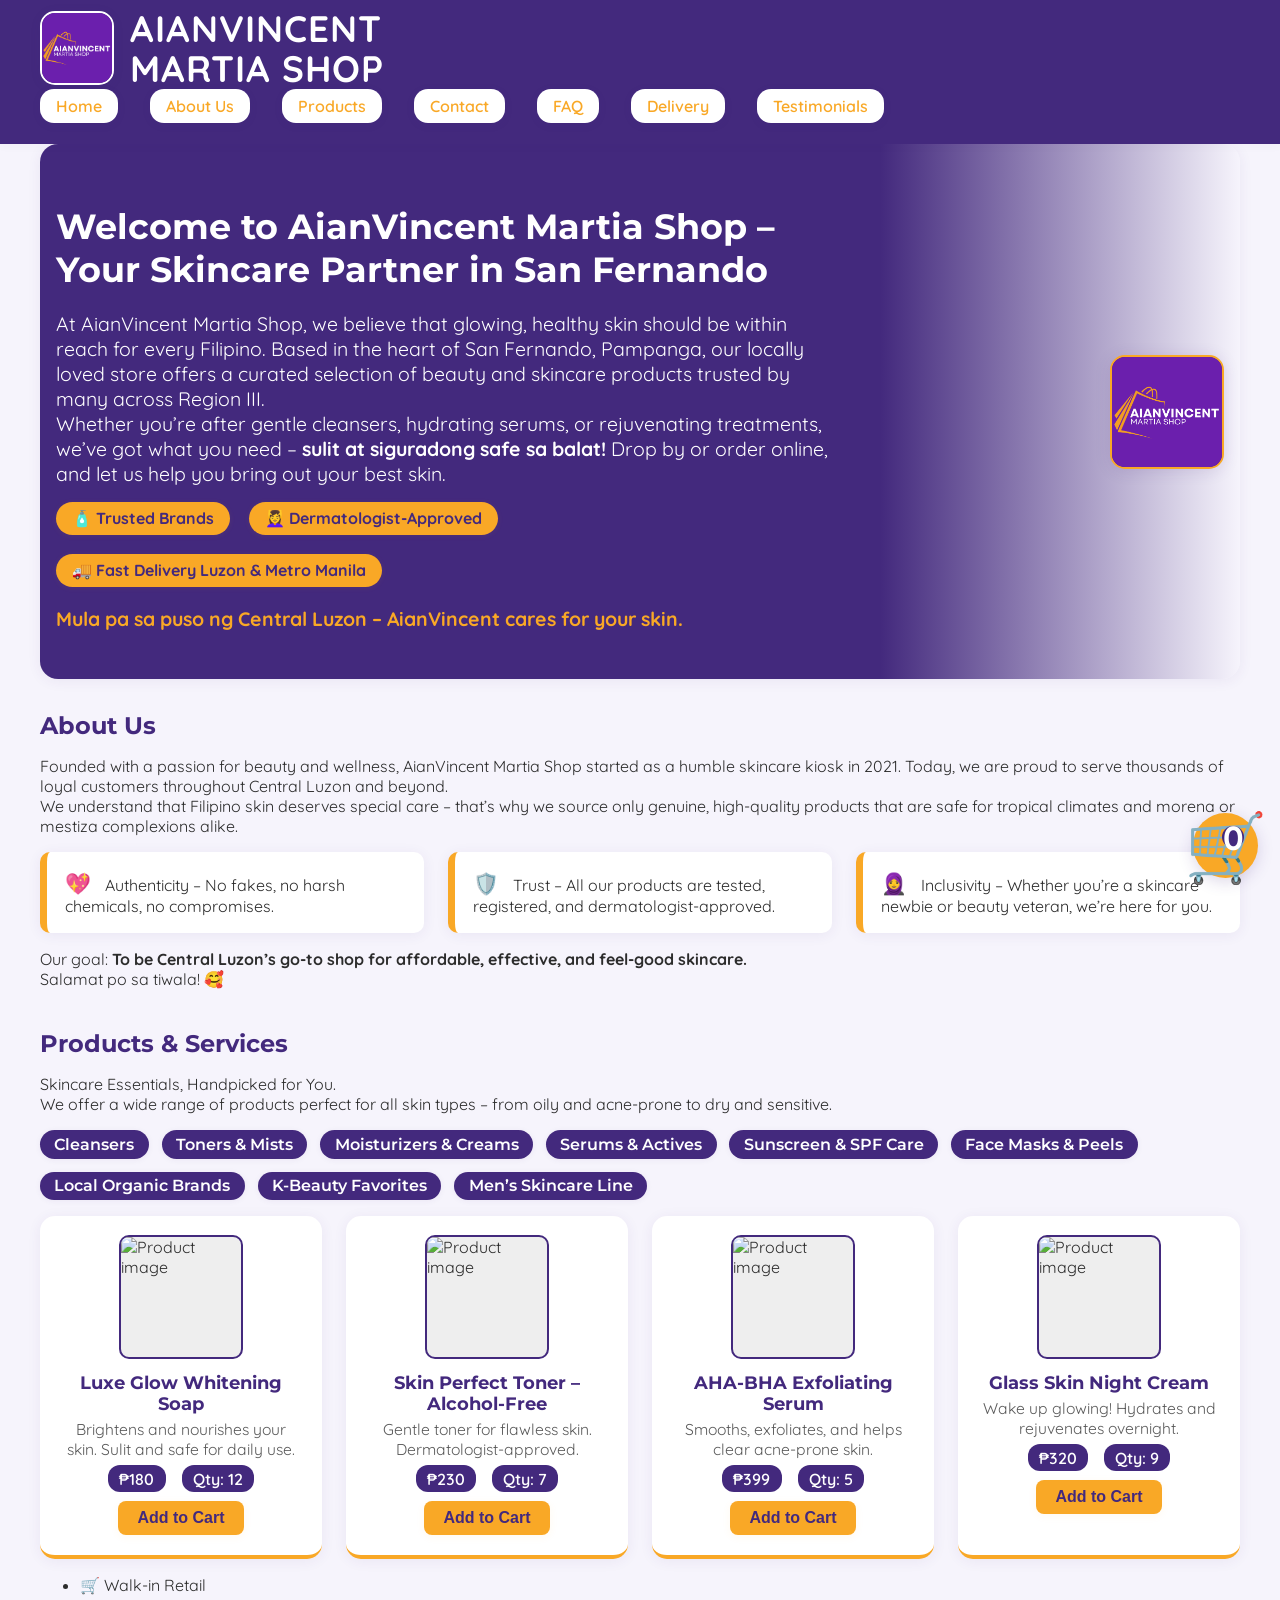
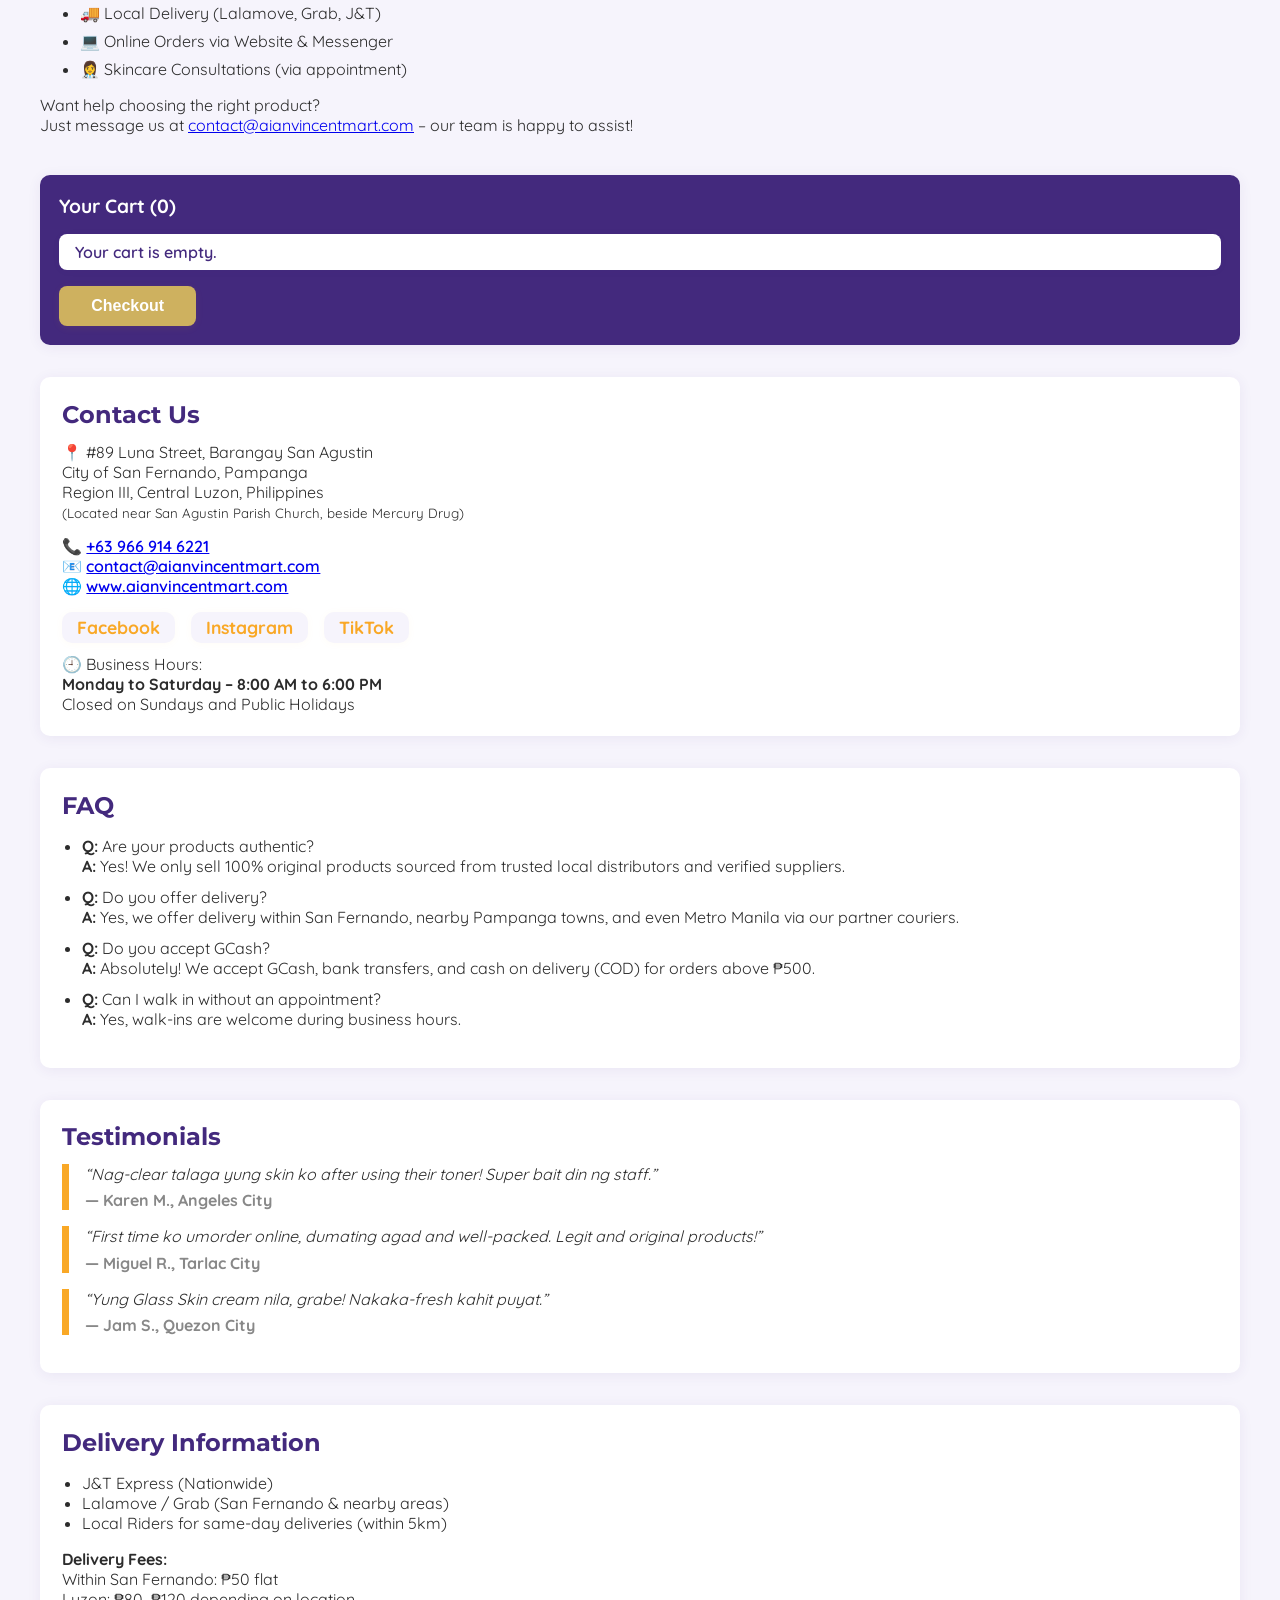
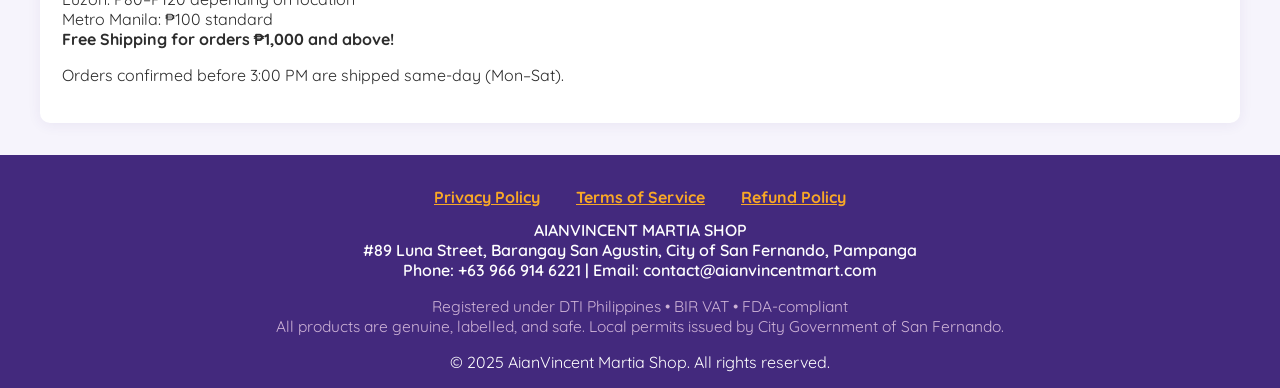
==== commit 693241e8: "Update index.html" ====
--- a/index.html
+++ b/index.html
@@ -955,7 +955,7 @@
                 <small>(Located near San Agustin Parish Church, beside Mercury Drug)</small>
             </address>
             <div class="footer-contact">
-                📞 <a href="tel:+639367854320">+63 936 785 4320</a> <br>
+                📞 <a href="tel:+639367854320">+63 966 914 6221</a> <br>
                 📧 <a href="mailto:contact@aianvincentmart.com">contact@aianvincentmart.com</a> <br>
                 🌐 <a href="https://www.aianvincentmart.com">www.aianvincentmart.com</a>
             </div>
@@ -1038,7 +1038,7 @@
         <div class="footer-contact">
             AIANVINCENT MARTIA SHOP<br>
             #89 Luna Street, Barangay San Agustin, City of San Fernando, Pampanga<br>
-            Phone: +63 936 785 4320 | Email: contact@aianvincentmart.com
+            Phone: +63 966 914 6221 | Email: contact@aianvincentmart.com
         </div>
         <div class="footer-note">
             Registered under DTI Philippines • BIR VAT • FDA-compliant<br>
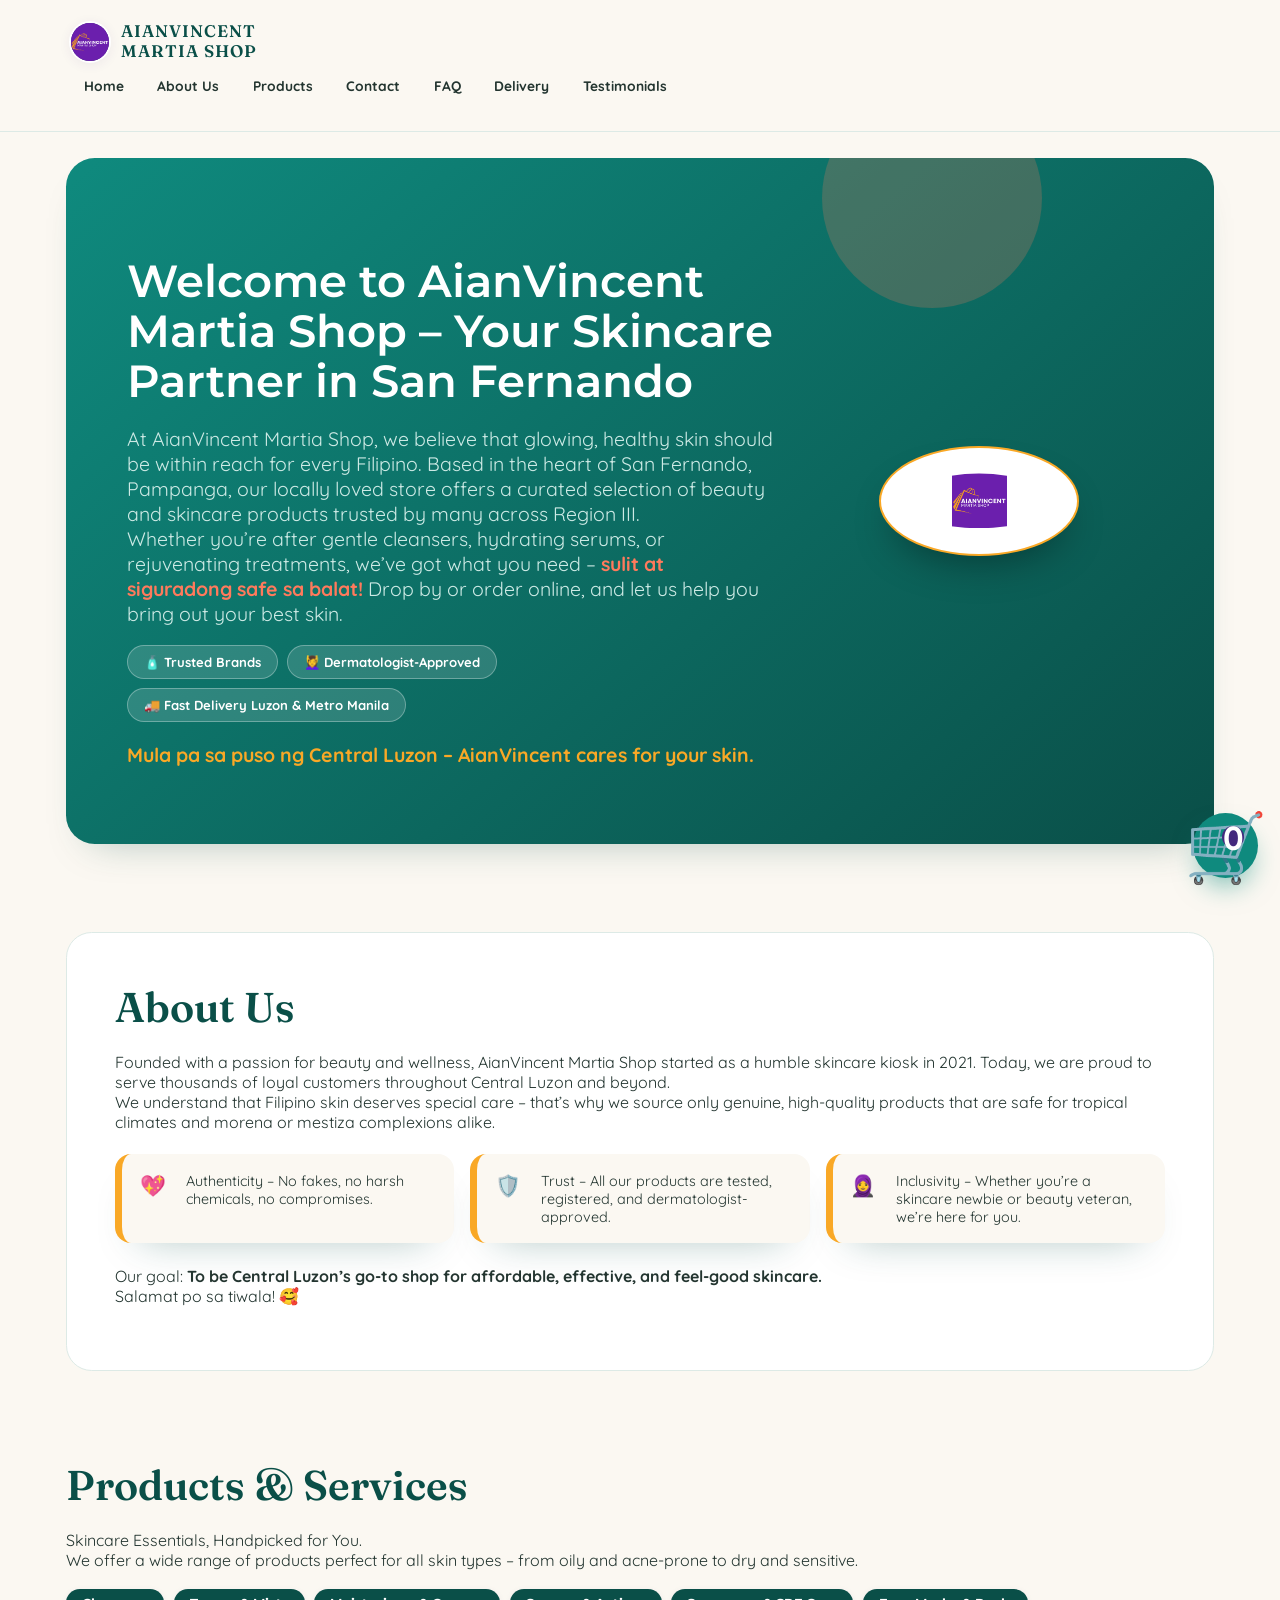
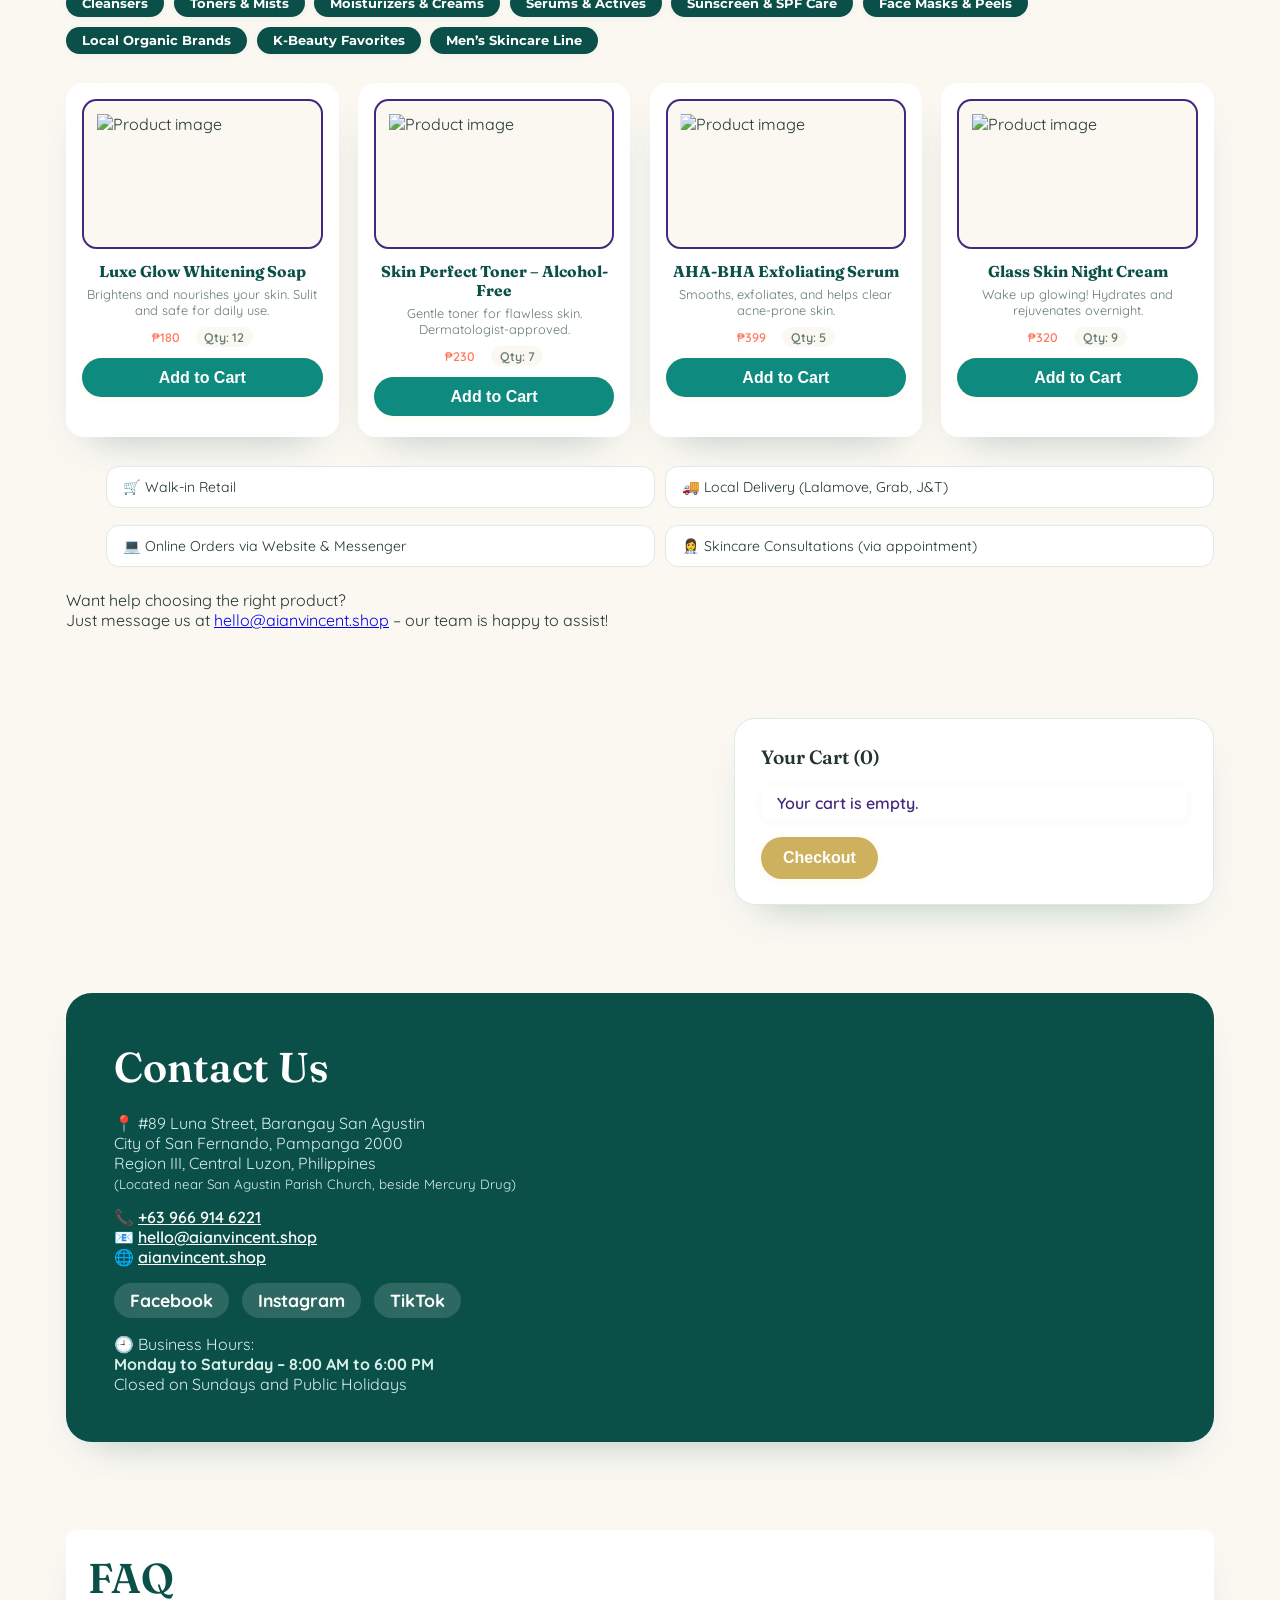
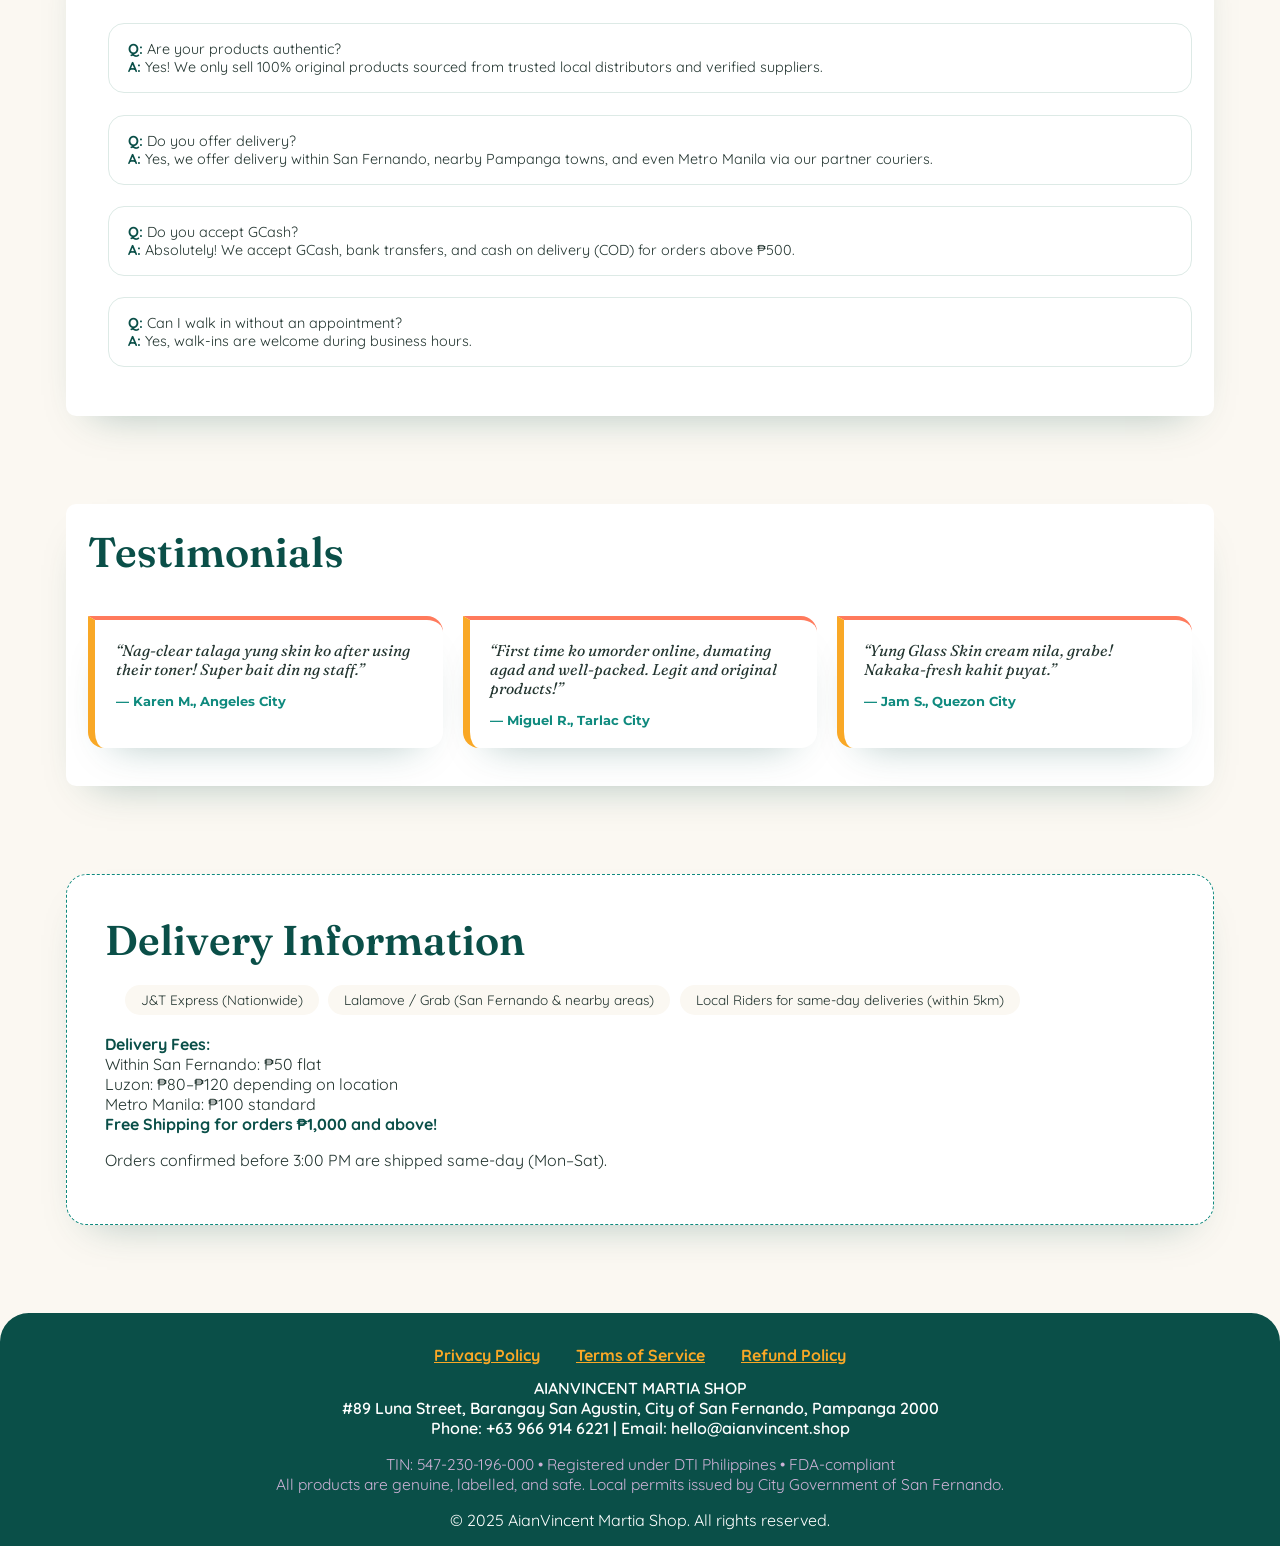
==== commit 4e9e4e35: "Update site content and fix business registration data Co-Authored-By: Claude Sonnet 5 <noreply@anth" ====
--- a/index.html
+++ b/index.html
@@ -7,6 +7,9 @@
     <meta name="description" content="AianVincent Martia Shop – affordable, dermatologist-approved skincare for all. Visit us in San Fernando or shop online!">
     <link rel="icon" href="image/LOGO.png" type="image/png">
     <link href="https://fonts.googleapis.com/css2?family=Montserrat:wght@400;700&family=Quicksand:wght@400;600&display=swap" rel="stylesheet">
+    <link rel="preconnect" href="https://fonts.googleapis.com">
+    <link rel="preconnect" href="https://fonts.gstatic.com" crossorigin>
+    <link href="https://fonts.googleapis.com/css2?family=Fraunces:ital,opsz,wght@0,9..144,600;1,9..144,500&display=swap" rel="stylesheet">
     <style>
         :root {
             --primary: #43297d;
@@ -809,6 +812,7 @@
             updateCartDisplay();
         });
     </script>
+  <link rel="stylesheet" href="polish.css">
 </head>
 <body>
     <header>
@@ -937,7 +941,7 @@
                 <li>👩‍⚕️ Skincare Consultations (via appointment)</li>
             </ul>
             <p>Want help choosing the right product?<br>
-            Just message us at <a href="mailto:contact@aianvincentmart.com">contact@aianvincentmart.com</a> – our team is happy to assist!</p>
+            Just message us at <a href="mailto:hello@aianvincent.shop">hello@aianvincent.shop</a> – our team is happy to assist!</p>
         </section>
         <section class="cart-section" id="cart">
             <div class="cart-title">Your Cart (<span id="cart-count">0</span>)</div>
@@ -950,14 +954,14 @@
             <div class="section-title">Contact Us</div>
             <address>
                 📍 #89 Luna Street, Barangay San Agustin<br>
-                City of San Fernando, Pampanga<br>
+                City of San Fernando, Pampanga 2000<br>
                 Region III, Central Luzon, Philippines<br>
                 <small>(Located near San Agustin Parish Church, beside Mercury Drug)</small>
             </address>
             <div class="footer-contact">
-                📞 <a href="tel:+639367854320">+63 966 914 6221</a> <br>
-                📧 <a href="mailto:contact@aianvincentmart.com">contact@aianvincentmart.com</a> <br>
-                🌐 <a href="https://www.aianvincentmart.com">www.aianvincentmart.com</a>
+                📞 <a href="tel:+639669146221">+63 966 914 6221</a> <br>
+                📧 <a href="mailto:hello@aianvincent.shop">hello@aianvincent.shop</a> <br>
+                🌐 <a href="https://aianvincent.shop">aianvincent.shop</a>
             </div>
             <div class="contact-social">
                 <a href="https://facebook.com/AianVincentMart" target="_blank">Facebook</a>
@@ -1009,7 +1013,7 @@
         </section>
     </main>
     <!-- Floating Cart Button -->
-    <button id="cart-float-btn" aria-label="Keranjang Belanja">
+    <button id="cart-float-btn" aria-label="Shopping Cart">
         <span>🛒</span>
         <span class="cart-badge" id="cart-float-badge">0</span>
     </button>
@@ -1018,8 +1022,8 @@
     <!-- Cart Popup (centered in page) -->
     <div id="cart-popup">
         <div id="cart-popup-header">
-            <span>Keranjang Belanja</span>
-            <button id="cart-popup-close" aria-label="Tutup Pop-up">✕</button>
+            <span>Shopping Cart</span>
+            <button id="cart-popup-close" aria-label="Close popup">✕</button>
         </div>
         <ul id="cart-popup-list">
             <!-- Cart items go here -->
@@ -1037,11 +1041,11 @@
         </div>
         <div class="footer-contact">
             AIANVINCENT MARTIA SHOP<br>
-            #89 Luna Street, Barangay San Agustin, City of San Fernando, Pampanga<br>
-            Phone: +63 966 914 6221 | Email: contact@aianvincentmart.com
+            #89 Luna Street, Barangay San Agustin, City of San Fernando, Pampanga 2000<br>
+            Phone: +63 966 914 6221 | Email: hello@aianvincent.shop
         </div>
         <div class="footer-note">
-            Registered under DTI Philippines • BIR VAT • FDA-compliant<br>
+            TIN: 547-230-196-000 • Registered under DTI Philippines • FDA-compliant<br>
             All products are genuine, labelled, and safe. Local permits issued by City Government of San Fernando.
         </div>
         <div style="margin-top:1em;">&copy; 2025 AianVincent Martia Shop. All rights reserved.</div>
--- a/polish.css
+++ b/polish.css
@@ -0,0 +1,118 @@
+:root {
+  --teal: #0f8a7e;
+  --teal-deep: #0a4f48;
+  --coral: #ff7a5c;
+  --cream: #fbf8f2;
+  --card: #fff;
+  --ink: #233530;
+  --muted: #647a73;
+  --line: #ddeae6;
+  --radius: 1.3rem;
+  --shadow: 0 20px 42px -26px rgba(10,79,72,.38);
+  --display: 'Fraunces', Georgia, serif;
+}
+* { box-sizing: border-box; }
+html { scroll-behavior: smooth; }
+body { background: var(--cream); color: var(--ink); -webkit-font-smoothing: antialiased; }
+section[id] { scroll-margin-top: 150px; }
+h1, .section-title, .cart-title { font-family: var(--display); font-weight: 600; }
+
+/* Header */
+header { background: rgba(251,248,242,.95); backdrop-filter: blur(6px); box-shadow: none; border-bottom: 1px solid var(--line); }
+.branding { padding: .8rem 1.2rem .5rem; justify-content: flex-start; gap: .6rem; }
+.branding img { width: 42px; height: 42px; border-radius: 50%; }
+.branding .company-name { font-family: var(--display); font-size: 1.05rem; line-height: 1.15; color: var(--teal-deep); font-weight: 600; }
+nav.container { padding: 0 1.2rem .6rem; gap: .3rem; }
+nav a { font-weight: 700; font-size: .86rem; color: var(--ink); background: transparent; box-shadow: none; border-radius: 999px; padding: .4rem .9rem; }
+nav a:hover { background: #eaf5f3; color: var(--teal); }
+.nav-mobile a { color: var(--ink); }
+
+.container { max-width: 1180px; }
+main.container section { margin-bottom: clamp(3.2rem, 7vw, 5.5rem); }
+.section-title { font-size: clamp(1.8rem, 3.6vw, 2.6rem); color: var(--teal-deep); margin-bottom: 1.2rem; }
+
+/* Hero: no generated photo for this site, so built as a decorative
+   panel with icon badges instead of leaning on a missing image. */
+.hero {
+  position: relative; overflow: hidden; display: grid; grid-template-columns: 1.3fr .7fr; gap: 2rem; align-items: center;
+  background: linear-gradient(140deg, var(--teal) 0%, var(--teal-deep) 100%); color: #e3f4f1;
+  border-radius: 1.8rem; padding: clamp(2rem, 5vw, 3.8rem); margin-top: 1.6rem !important; box-shadow: var(--shadow);
+}
+.hero::after { content: ''; position: absolute; top: -70px; right: 15%; width: 220px; height: 220px; border-radius: 50%; background: rgba(255,122,92,.22); }
+.hero h1 { color: #fff; font-size: clamp(1.9rem, 3.8vw, 2.8rem); line-height: 1.12; position: relative; }
+.hero-text p { color: #cdeae5; max-width: 56ch; position: relative; }
+.hero-text b { color: var(--coral); }
+.hero-badges { display: flex; flex-wrap: wrap; gap: .6rem; margin: 1.2rem 0; position: relative; }
+.hero-badges span { background: rgba(255,255,255,.14); color: #fff; border: 1px solid rgba(255,255,255,.3); border-radius: 999px; padding: .5rem 1rem; font-size: .82rem; font-weight: 700; box-shadow: none; }
+.hero-img { display: flex; align-items: center; justify-content: center; position: relative; }
+.hero-img img { width: min(200px, 100%); aspect-ratio: 1; object-fit: contain; background: #fff; border-radius: 50%; padding: 1.6rem; box-shadow: 0 20px 40px -16px rgba(0,0,0,.4); }
+
+/* About */
+#about { background: var(--card); border: 1px solid var(--line); border-radius: 1.6rem; padding: clamp(1.8rem,4vw,3rem); }
+.about-values { display: grid; grid-template-columns: repeat(3, 1fr); gap: 1rem; margin: 1.4rem 0; }
+.about-value { background: var(--cream); border-radius: 1rem; padding: 1.1rem; font-size: .9rem; display: flex; gap: .6rem; align-items: flex-start; }
+.about-value span { font-size: 1.3rem; }
+
+/* Products */
+.categories-list { display: flex; flex-wrap: wrap; gap: .6rem; margin: 1.2rem 0 1.8rem; }
+.categories-list span { background: var(--teal-deep); color: #fff; border-radius: 999px; padding: .4rem 1rem; font-size: .8rem; font-weight: 700; }
+.products-grid { display: grid; grid-template-columns: repeat(4, 1fr); gap: 1.2rem; margin-bottom: 1.8rem; }
+.product-card { background: var(--card); border: none; border-radius: 1.1rem; box-shadow: var(--shadow); padding: 1rem 1rem 1.3rem; transition: transform .2s; }
+.product-card:hover { transform: translateY(-5px); }
+.product-card img { width: 100%; height: 150px; object-fit: contain; background: var(--cream); border-radius: .9rem; padding: .8rem; margin-bottom: .8rem; }
+.product-title { font-family: var(--display); color: var(--teal-deep); font-size: .98rem; margin-bottom: .3rem; }
+.product-desc { color: var(--muted); font-size: .8rem; margin-bottom: .6rem; }
+.product-meta { display: flex; justify-content: space-between; align-items: center; margin-bottom: .7rem; }
+.product-meta span { background: var(--cream); color: var(--muted); border-radius: 999px; font-size: .78rem; }
+.product-price { background: none !important; color: var(--coral) !important; font-weight: 800; font-size: 1.1rem; padding: 0 !important; }
+.add-cart-btn { width: 100%; background: var(--teal); color: #fff; border: none; border-radius: 999px; padding: .65rem; font-weight: 700; cursor: pointer; }
+.add-cart-btn:hover { background: var(--coral); }
+.services-list { list-style: none; display: grid; grid-template-columns: repeat(2, 1fr); gap: .6rem; margin: 0 0 1rem; }
+.services-list li { background: var(--card); border: 1px solid var(--line); border-radius: .8rem; padding: .7rem 1rem; font-size: .88rem; }
+
+/* Cart */
+.cart-section { background: var(--card); border: 1px solid var(--line); border-radius: 1.3rem; padding: 1.6rem; max-width: 480px; margin-left: auto !important; margin-right: 0 !important; }
+.cart-title { color: var(--ink); }
+.checkout-btn { background: var(--teal); color: #fff; border: none; border-radius: 999px; padding: .75rem 1.4rem; font-weight: 700; cursor: pointer; }
+.checkout-btn:hover:not(:disabled) { background: var(--coral); }
+#cart-float-btn { background: var(--teal); box-shadow: 0 14px 28px -8px rgba(15,138,126,.6); }
+#cart-popup { border-radius: 1.3rem; }
+#cart-popup-close { color: var(--ink); }
+
+/* Contact */
+.contact-info { background: var(--teal-deep); color: #d9efea; border-radius: 1.6rem; padding: clamp(1.8rem,4vw,3rem); }
+.contact-info .section-title { color: #fff; }
+.contact-info a { color: #fff; text-decoration: underline; }
+.contact-social { display: flex; gap: .8rem; margin: 1rem 0; }
+.contact-social a { background: rgba(255,255,255,.14); padding: .4rem 1rem; border-radius: 999px; text-decoration: none !important; font-weight: 700; }
+
+/* FAQ */
+.faq-list { list-style: none; display: grid; gap: .7rem; }
+.faq-list li { background: var(--card); border: 1px solid var(--line); border-radius: 1rem; padding: 1rem 1.2rem; font-size: .9rem; }
+.faq-list b { color: var(--teal-deep); }
+
+/* Testimonials */
+.testimonials-section { display: grid; grid-template-columns: repeat(3, 1fr); gap: 1.2rem; }
+.testimonials-section .section-title { grid-column: 1 / -1; }
+.testimonial { background: var(--card); border-top: 4px solid var(--coral); border-radius: 0 1rem 1rem 1rem; box-shadow: var(--shadow); padding: 1.3rem; font-family: var(--display); font-style: italic; font-size: .98rem; }
+.testimonial cite { display: block; margin-top: .9rem; font-family: 'Montserrat', sans-serif; font-style: normal; font-weight: 700; font-size: .8rem; color: var(--teal); }
+
+/* Delivery */
+.delivery-info { background: var(--card); border: 1px dashed var(--teal); border-radius: 1.3rem; padding: clamp(1.6rem,4vw,2.4rem); }
+.delivery-info ul { list-style: none; display: flex; flex-wrap: wrap; gap: .6rem; margin: 0 0 1.2rem; }
+.delivery-info ul li { background: var(--cream); border-radius: 999px; padding: .4rem 1rem; font-size: .85rem; }
+.delivery-info b { color: var(--teal-deep); }
+
+footer { background: var(--teal-deep); border-radius: 1.8rem 1.8rem 0 0; }
+
+@media (max-width: 1000px) {
+  .hero { grid-template-columns: 1fr; text-align: center; }
+  .hero-img { order: -1; }
+  .about-values, .products-grid, .services-list, .testimonials-section { grid-template-columns: 1fr 1fr; }
+}
+@media (max-width: 600px) {
+  .about-values, .products-grid, .services-list, .testimonials-section { grid-template-columns: 1fr; }
+  .hero { border-radius: 1.4rem; padding: 1.6rem; }
+  .cart-section { max-width: 100%; }
+}
+@media (prefers-reduced-motion: reduce) { html { scroll-behavior: auto; } * { transition: none !important; } }
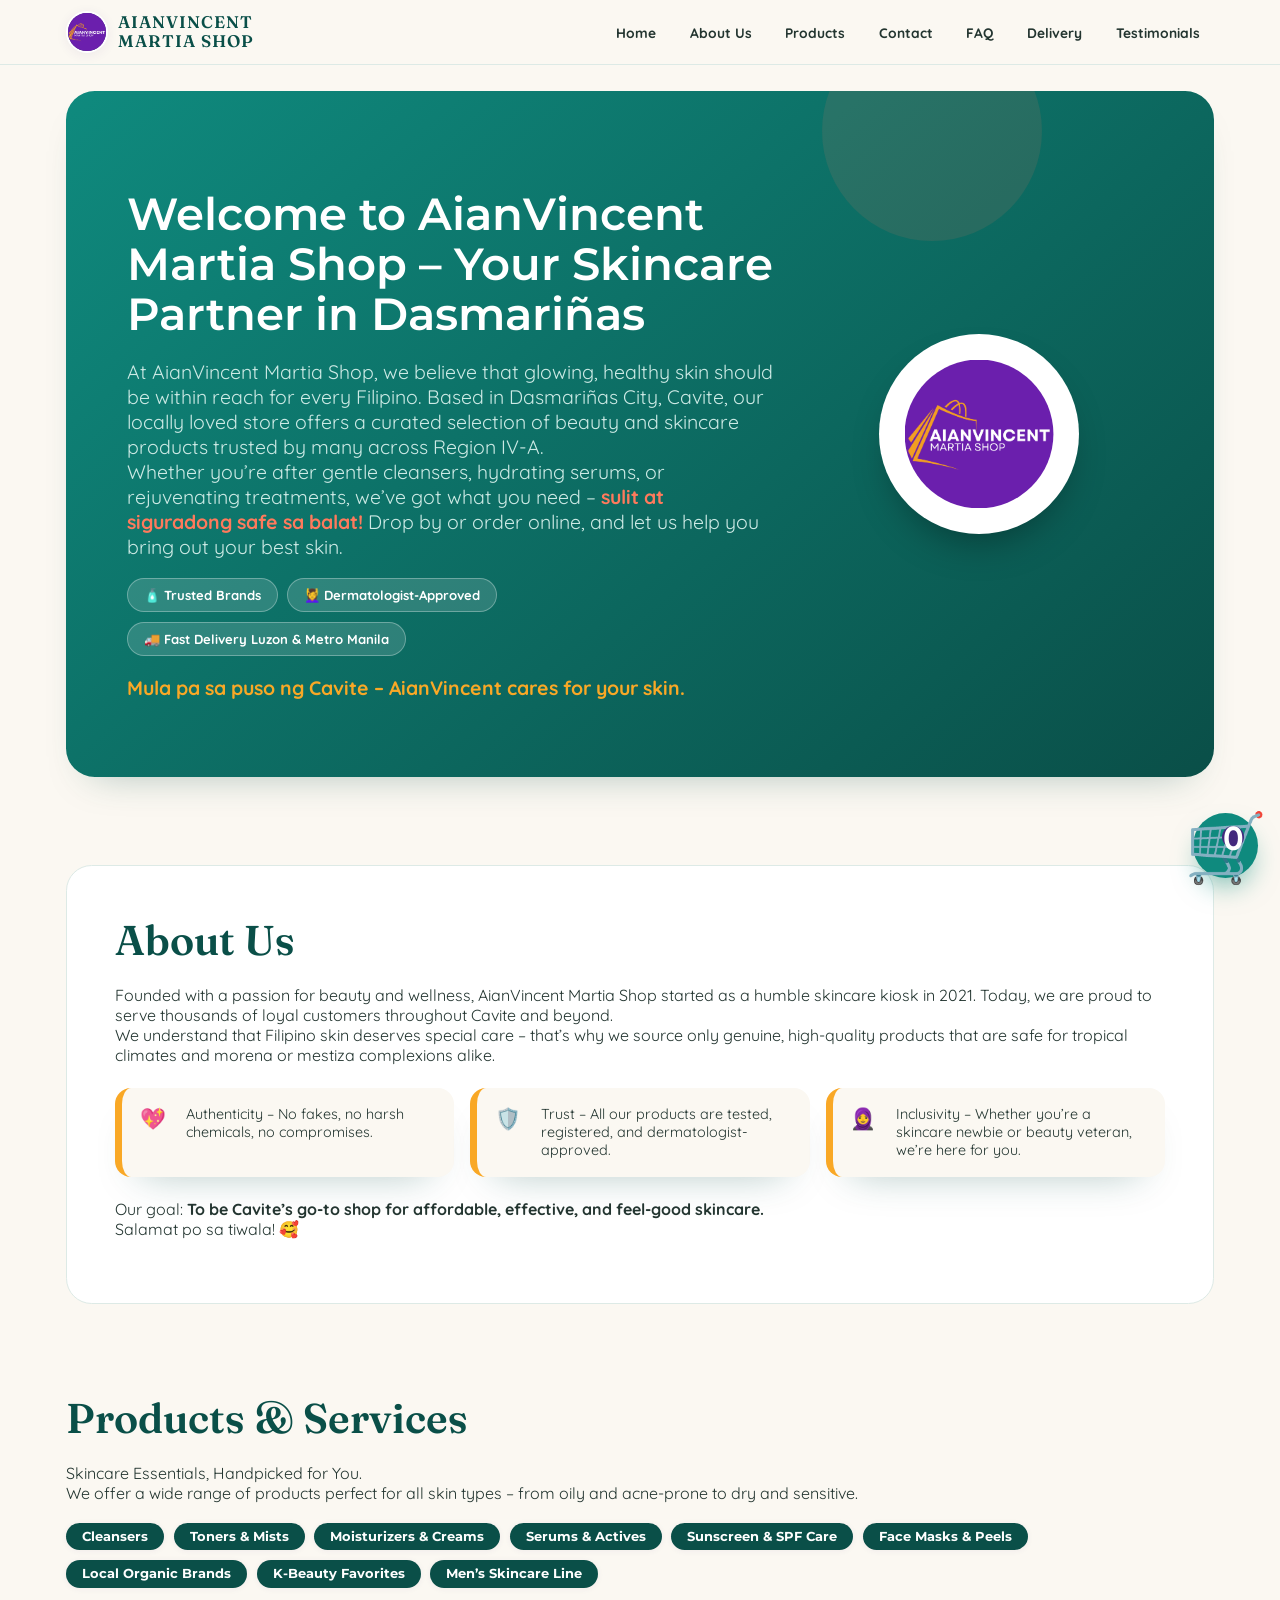
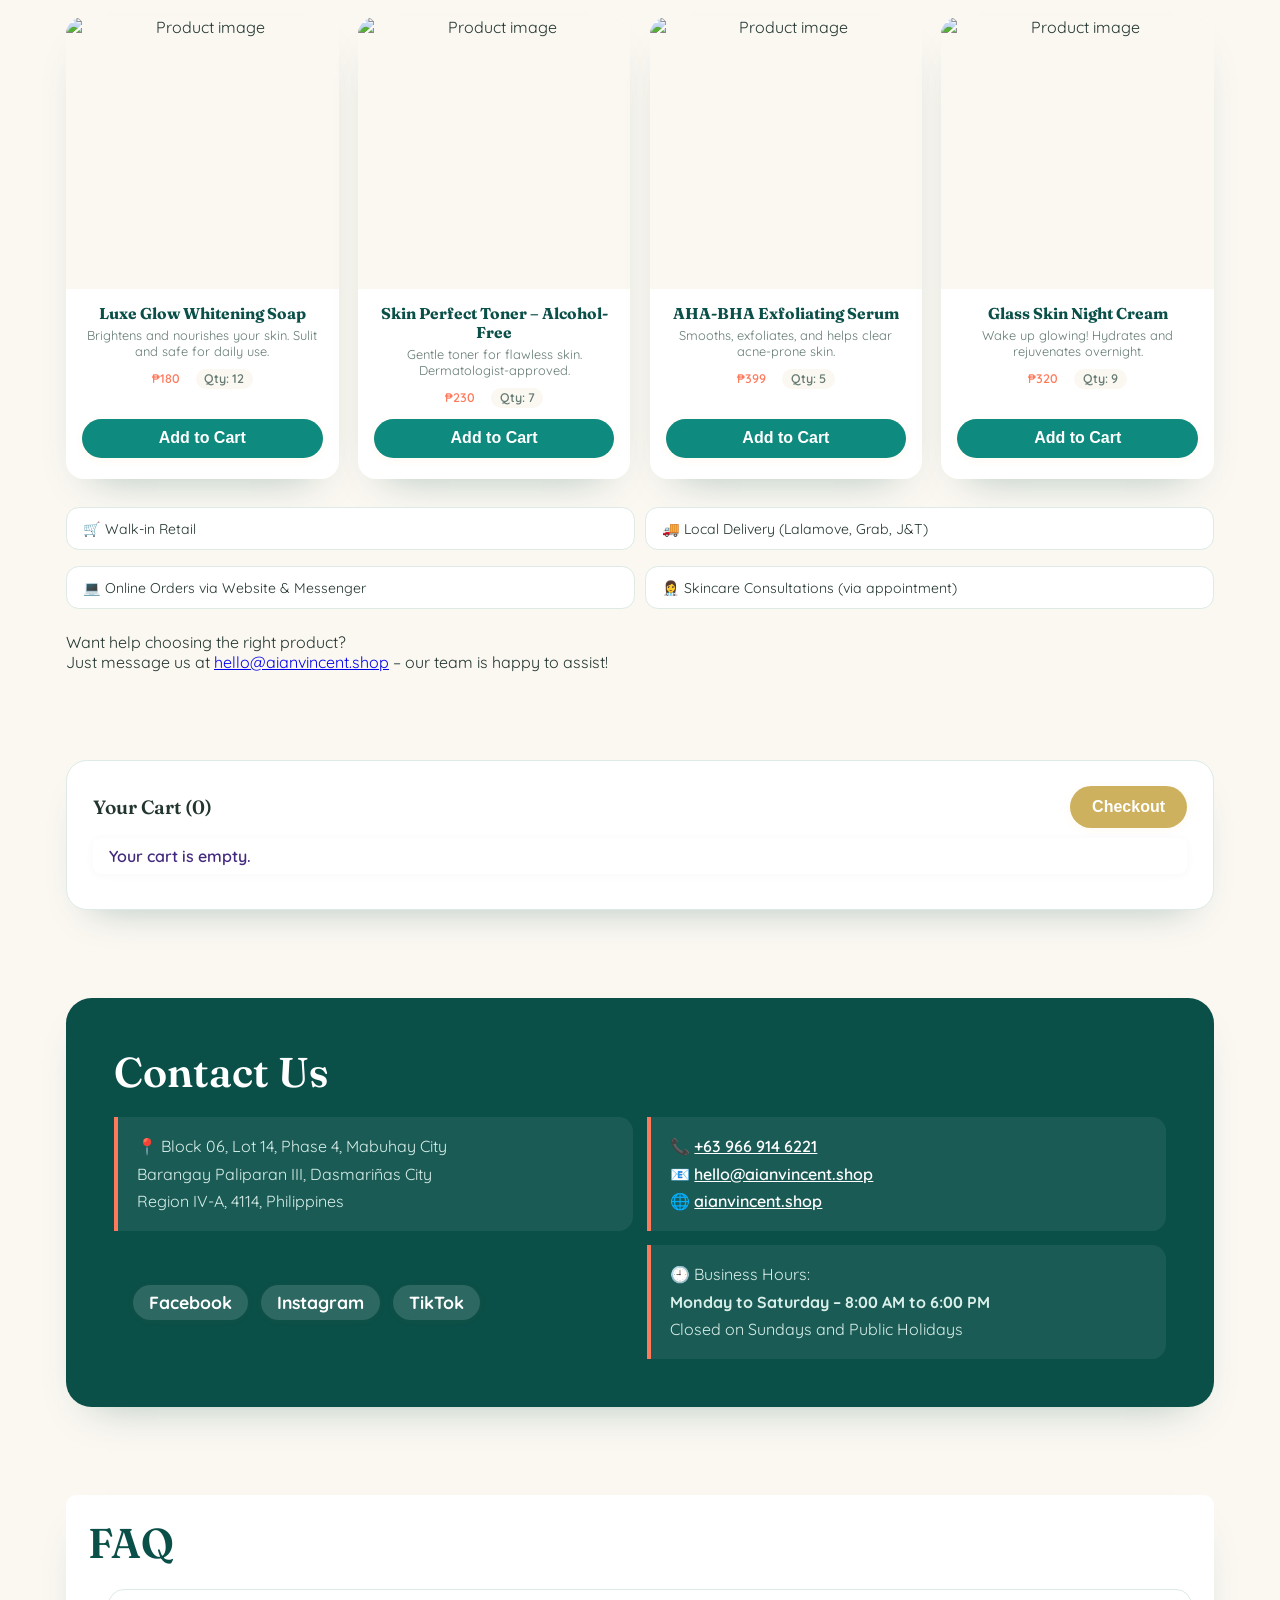
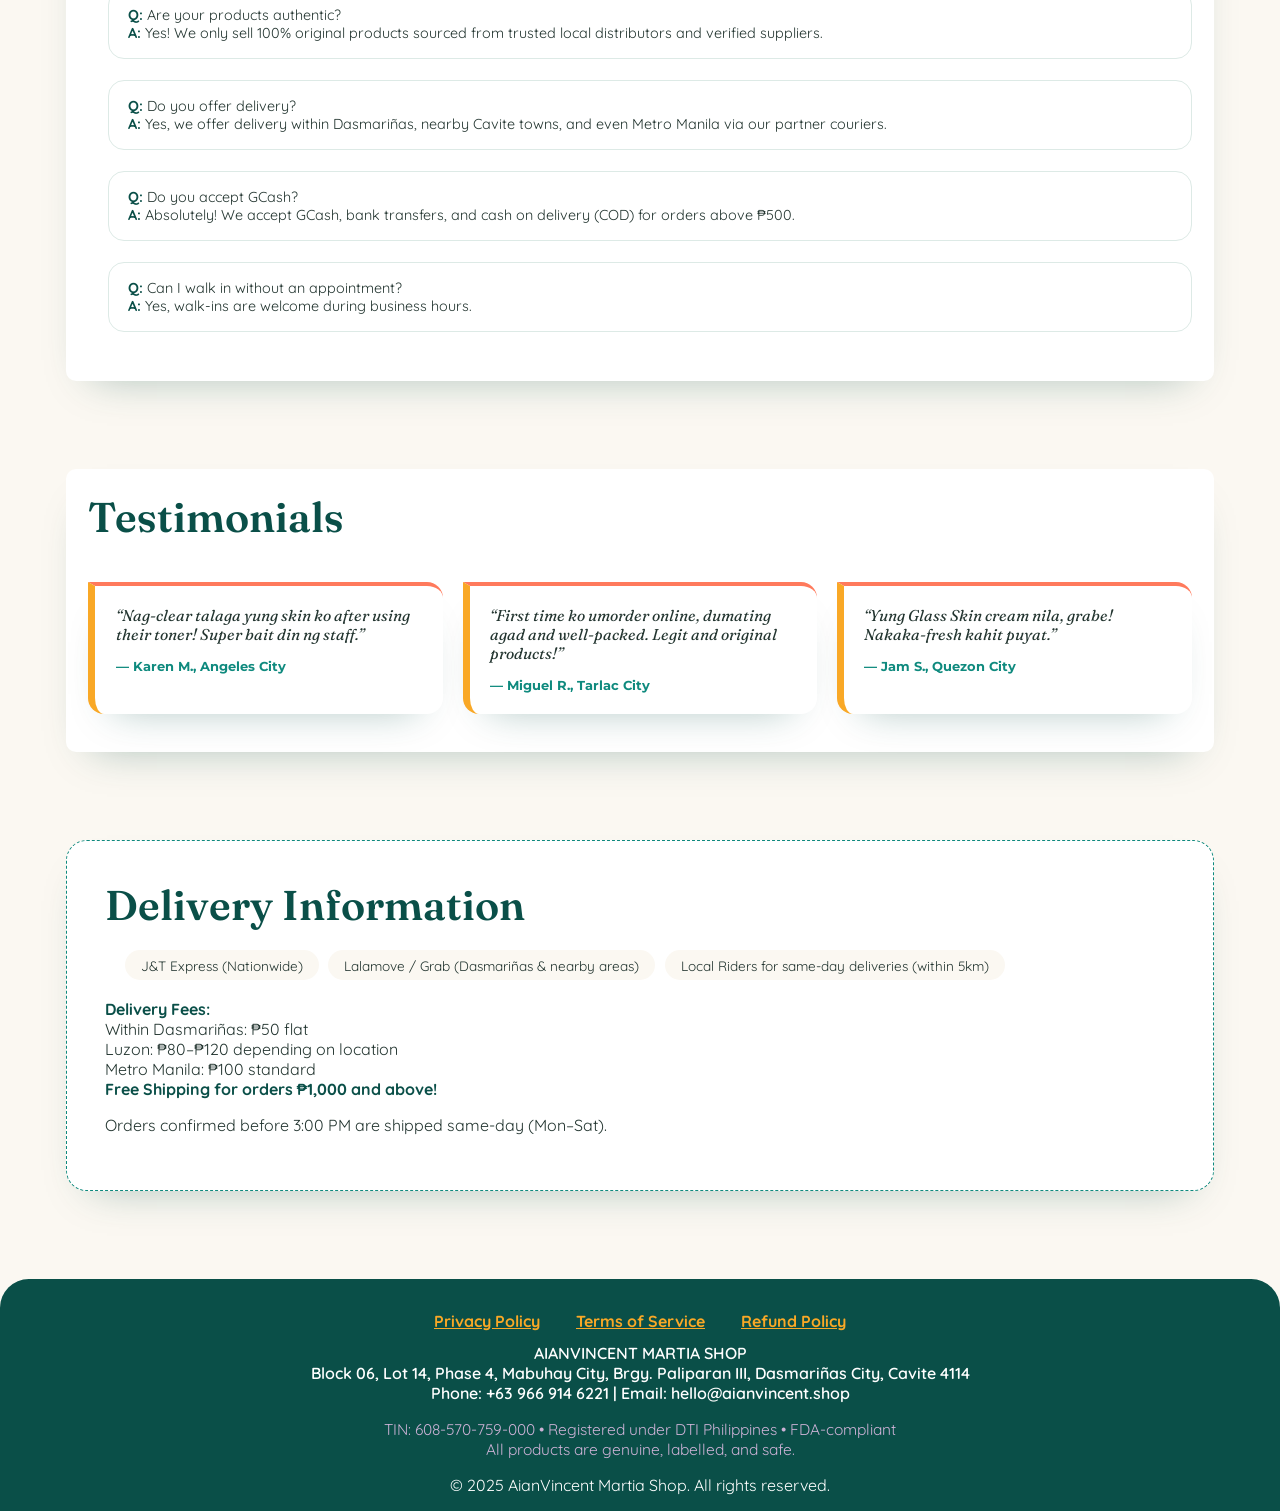
==== commit 019a8be9: "Update address to Dasmariñas City, update TIN + layout tidy-up" ====
--- a/index.html
+++ b/index.html
@@ -3,8 +3,8 @@
 <head>
     <meta charset="UTF-8">
     <meta name="viewport" content="width=device-width, initial-scale=1.0">
-    <title>AianVincent Martia Shop | Beauty & Skincare in San Fernando</title>
-    <meta name="description" content="AianVincent Martia Shop – affordable, dermatologist-approved skincare for all. Visit us in San Fernando or shop online!">
+    <title>AianVincent Martia Shop | Beauty & Skincare in Dasmariñas</title>
+    <meta name="description" content="AianVincent Martia Shop – affordable, dermatologist-approved skincare for all. Visit us in Dasmariñas, Cavite or shop online!">
     <link rel="icon" href="image/LOGO.png" type="image/png">
     <link href="https://fonts.googleapis.com/css2?family=Montserrat:wght@400;700&family=Quicksand:wght@400;600&display=swap" rel="stylesheet">
     <link rel="preconnect" href="https://fonts.googleapis.com">
@@ -717,7 +717,7 @@
                 }
             });
             document.addEventListener('click', function(e){
-                if(navMobile.classList.contains('active') && !navMobile.contains(e.target) && e.target !== burger){
+                if(navMobile.classList.contains('active') && !navMobile.contains(e.target) && !burger.contains(e.target)){
                     burger.classList.remove('active');
                     navMobile.classList.remove('active');
                     document.body.style.overflow = '';
@@ -847,9 +847,9 @@
     <main class="container">
         <section class="hero" id="home">
             <div class="hero-text">
-                <h1>Welcome to AianVincent Martia Shop – Your Skincare Partner in San Fernando</h1>
+                <h1>Welcome to AianVincent Martia Shop – Your Skincare Partner in Dasmariñas</h1>
                 <p>
-                    At AianVincent Martia Shop, we believe that glowing, healthy skin should be within reach for every Filipino. Based in the heart of San Fernando, Pampanga, our locally loved store offers a curated selection of beauty and skincare products trusted by many across Region III.<br>
+                    At AianVincent Martia Shop, we believe that glowing, healthy skin should be within reach for every Filipino. Based in Dasmariñas City, Cavite, our locally loved store offers a curated selection of beauty and skincare products trusted by many across Region IV-A.<br>
                     Whether you’re after gentle cleansers, hydrating serums, or rejuvenating treatments, we’ve got what you need – <b>sulit at siguradong safe sa balat!</b> Drop by or order online, and let us help you bring out your best skin.
                 </p>
                 <div class="hero-badges">
@@ -857,7 +857,7 @@
                     <span>💆‍♀️ Dermatologist-Approved</span>
                     <span>🚚 Fast Delivery Luzon & Metro Manila</span>
                 </div>
-                <p style="margin-top:1em;font-weight:700;color:var(--accent);">Mula pa sa puso ng Central Luzon – AianVincent cares for your skin.</p>
+                <p style="margin-top:1em;font-weight:700;color:var(--accent);">Mula pa sa puso ng Cavite – AianVincent cares for your skin.</p>
             </div>
             <div class="hero-img">
                 <img src="image/LOGO.png" alt="AianVincent Martia Shop Logo" />
@@ -866,7 +866,7 @@
         <section id="about">
             <div class="section-title">About Us</div>
             <p>
-                Founded with a passion for beauty and wellness, AianVincent Martia Shop started as a humble skincare kiosk in 2021. Today, we are proud to serve thousands of loyal customers throughout Central Luzon and beyond.<br>
+                Founded with a passion for beauty and wellness, AianVincent Martia Shop started as a humble skincare kiosk in 2021. Today, we are proud to serve thousands of loyal customers throughout Cavite and beyond.<br>
                 We understand that Filipino skin deserves special care – that’s why we source only genuine, high-quality products that are safe for tropical climates and morena or mestiza complexions alike.
             </p>
             <div class="about-values">
@@ -874,7 +874,7 @@
                 <div class="about-value"><span>🛡️</span> Trust – All our products are tested, registered, and dermatologist-approved.</div>
                 <div class="about-value"><span>🧕</span> Inclusivity – Whether you’re a skincare newbie or beauty veteran, we’re here for you.</div>
             </div>
-            <p style="margin-top:1em;">Our goal: <b>To be Central Luzon’s go-to shop for affordable, effective, and feel-good skincare.</b><br>
+            <p style="margin-top:1em;">Our goal: <b>To be Cavite’s go-to shop for affordable, effective, and feel-good skincare.</b><br>
             Salamat po sa tiwala! 🥰</p>
         </section>
         <section id="products">
@@ -953,10 +953,9 @@
         <section class="contact-info" id="contact">
             <div class="section-title">Contact Us</div>
             <address>
-                📍 #89 Luna Street, Barangay San Agustin<br>
-                City of San Fernando, Pampanga 2000<br>
-                Region III, Central Luzon, Philippines<br>
-                <small>(Located near San Agustin Parish Church, beside Mercury Drug)</small>
+                📍 Block 06, Lot 14, Phase 4, Mabuhay City<br>
+                Barangay Paliparan III, Dasmariñas City<br>
+                Region IV-A, 4114, Philippines
             </address>
             <div class="footer-contact">
                 📞 <a href="tel:+639669146221">+63 966 914 6221</a> <br>
@@ -979,7 +978,7 @@
                 <li><b>Q:</b> Are your products authentic?<br>
                     <b>A:</b> Yes! We only sell 100% original products sourced from trusted local distributors and verified suppliers.</li>
                 <li><b>Q:</b> Do you offer delivery?<br>
-                    <b>A:</b> Yes, we offer delivery within San Fernando, nearby Pampanga towns, and even Metro Manila via our partner couriers.</li>
+                    <b>A:</b> Yes, we offer delivery within Dasmariñas, nearby Cavite towns, and even Metro Manila via our partner couriers.</li>
                 <li><b>Q:</b> Do you accept GCash?<br>
                     <b>A:</b> Absolutely! We accept GCash, bank transfers, and cash on delivery (COD) for orders above ₱500.</li>
                 <li><b>Q:</b> Can I walk in without an appointment?<br>
@@ -999,12 +998,12 @@
             <div class="section-title">Delivery Information</div>
             <ul>
                 <li>J&T Express (Nationwide)</li>
-                <li>Lalamove / Grab (San Fernando & nearby areas)</li>
+                <li>Lalamove / Grab (Dasmariñas & nearby areas)</li>
                 <li>Local Riders for same-day deliveries (within 5km)</li>
             </ul>
             <p>
                 <b>Delivery Fees:</b><br>
-                Within San Fernando: ₱50 flat<br>
+                Within Dasmariñas: ₱50 flat<br>
                 Luzon: ₱80–₱120 depending on location<br>
                 Metro Manila: ₱100 standard<br>
                 <b>Free Shipping for orders ₱1,000 and above!</b>
@@ -1041,12 +1040,12 @@
         </div>
         <div class="footer-contact">
             AIANVINCENT MARTIA SHOP<br>
-            #89 Luna Street, Barangay San Agustin, City of San Fernando, Pampanga 2000<br>
+            Block 06, Lot 14, Phase 4, Mabuhay City, Brgy. Paliparan III, Dasmariñas City, Cavite 4114<br>
             Phone: +63 966 914 6221 | Email: hello@aianvincent.shop
         </div>
         <div class="footer-note">
-            TIN: 547-230-196-000 • Registered under DTI Philippines • FDA-compliant<br>
-            All products are genuine, labelled, and safe. Local permits issued by City Government of San Fernando.
+            TIN: 608-570-759-000 • Registered under DTI Philippines • FDA-compliant<br>
+            All products are genuine, labelled, and safe.
         </div>
         <div style="margin-top:1em;">&copy; 2025 AianVincent Martia Shop. All rights reserved.</div>
     </footer>
--- a/polish.css
+++ b/polish.css
@@ -116,3 +116,41 @@
   .cart-section { max-width: 100%; }
 }
 @media (prefers-reduced-motion: reduce) { html { scroll-behavior: auto; } * { transition: none !important; } }
+
+/* === Layout pass 2026-11-07: header row, round hero logo, full product photos, tidy cart & contact, mobile gutters === */
+html, body { overflow-x: clip; }
+@media (min-width: 701px) {
+  header { display: flex; flex-wrap: wrap; align-items: center; justify-content: space-between; padding: .7rem max(1.2rem, calc((100% - 1180px)/2 + 1rem)) !important; }
+  header > .branding, header > nav.container { max-width: none; margin: 0 !important; padding: 0 !important; width: auto; }
+  header > .nav-mobile { flex-basis: 100%; }
+}
+.hero-img img { width: 200px !important; height: 200px !important; border-radius: 50% !important; border: 0 !important; background: #fff !important; padding: 1.6rem !important; }
+.hero::after { opacity: .5; }
+/* Products: photo fills the card top */
+.product-card { display: flex; flex-direction: column; padding: 0 0 1.3rem !important; overflow: hidden; text-align: center; }
+.product-card > *:not(img) { margin-left: 1rem; margin-right: 1rem; }
+.product-card img { width: 100% !important; height: auto !important; aspect-ratio: 1 / 1; object-fit: cover !important; padding: 0 !important; border: 0 !important; border-radius: 0 !important; margin: 0 0 .9rem !important; }
+.product-card .add-cart-btn { margin-top: auto !important; width: auto !important; align-self: stretch; }
+.services-list { padding-left: 0 !important; }
+/* Cart: full-width bar */
+.cart-section { max-width: none !important; margin-left: 0 !important; display: grid; grid-template-columns: 1fr auto; align-items: center; column-gap: 1.5rem; row-gap: .6rem; box-shadow: var(--shadow); }
+.cart-section .cart-title { margin: 0 !important; }
+.cart-section .cart-list { grid-column: 1 / -1; margin: 0 !important; padding: 0; }
+.cart-section .checkout-btn { grid-column: 2; grid-row: 1; margin: 0 !important; }
+/* Contact: two columns of info blocks */
+.contact-info { display: grid; grid-template-columns: repeat(2, minmax(0, 1fr)); gap: .9rem; }
+.contact-info > .section-title { grid-column: 1 / -1; margin-bottom: .3rem; }
+.contact-info > address, .contact-info > .footer-contact, .contact-info > div:last-child { background: rgba(255,255,255,.07); border-left: 4px solid var(--coral); border-radius: 0 .9rem .9rem 0; padding: 1rem 1.2rem; font-style: normal; line-height: 1.7; margin: 0 !important; }
+.contact-info > .contact-social { align-self: center; margin: 0 !important; padding: 0 1.2rem; flex-wrap: wrap; }
+@media (max-width: 700px) {
+  .container { padding: 0 1rem !important; }
+  header { backdrop-filter: none !important; -webkit-backdrop-filter: none !important; background: var(--cream) !important; }
+  .contact-info { grid-template-columns: minmax(0, 1fr); }
+  .contact-info > * { min-width: 0; overflow-wrap: anywhere; }
+  .hero-img img { width: 150px !important; height: 150px !important; }
+}
+@media (max-width: 700px) {
+  .nav-mobile { background: var(--cream) !important; box-shadow: -10px 0 30px rgba(10,79,72,.18) !important; gap: .3rem; }
+  .nav-mobile a { background: transparent !important; text-decoration: none !important; font-weight: 700; color: var(--teal-deep) !important; border-bottom: 1px solid var(--line); border-radius: 0 !important; padding: .9rem .4rem !important; margin: 0 !important; }
+  #burger-btn { position: relative; z-index: 1001; }
+}
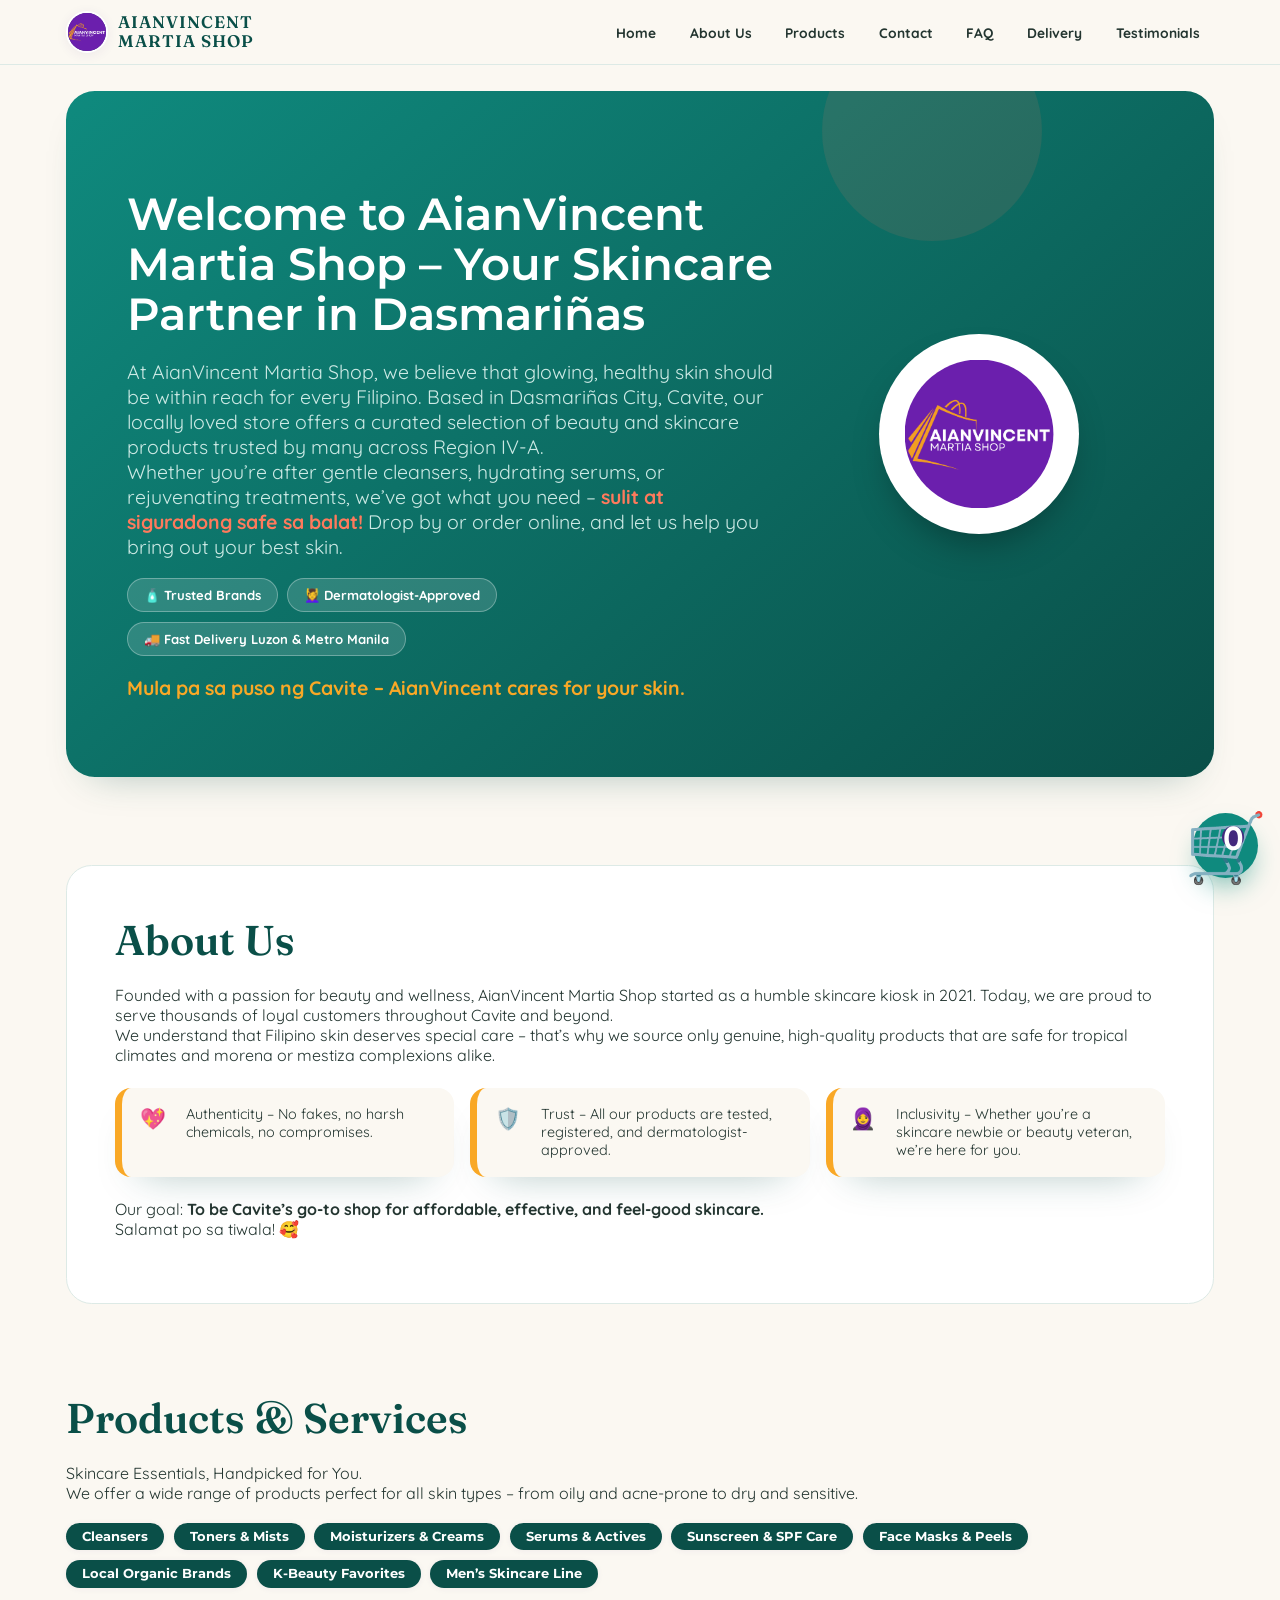
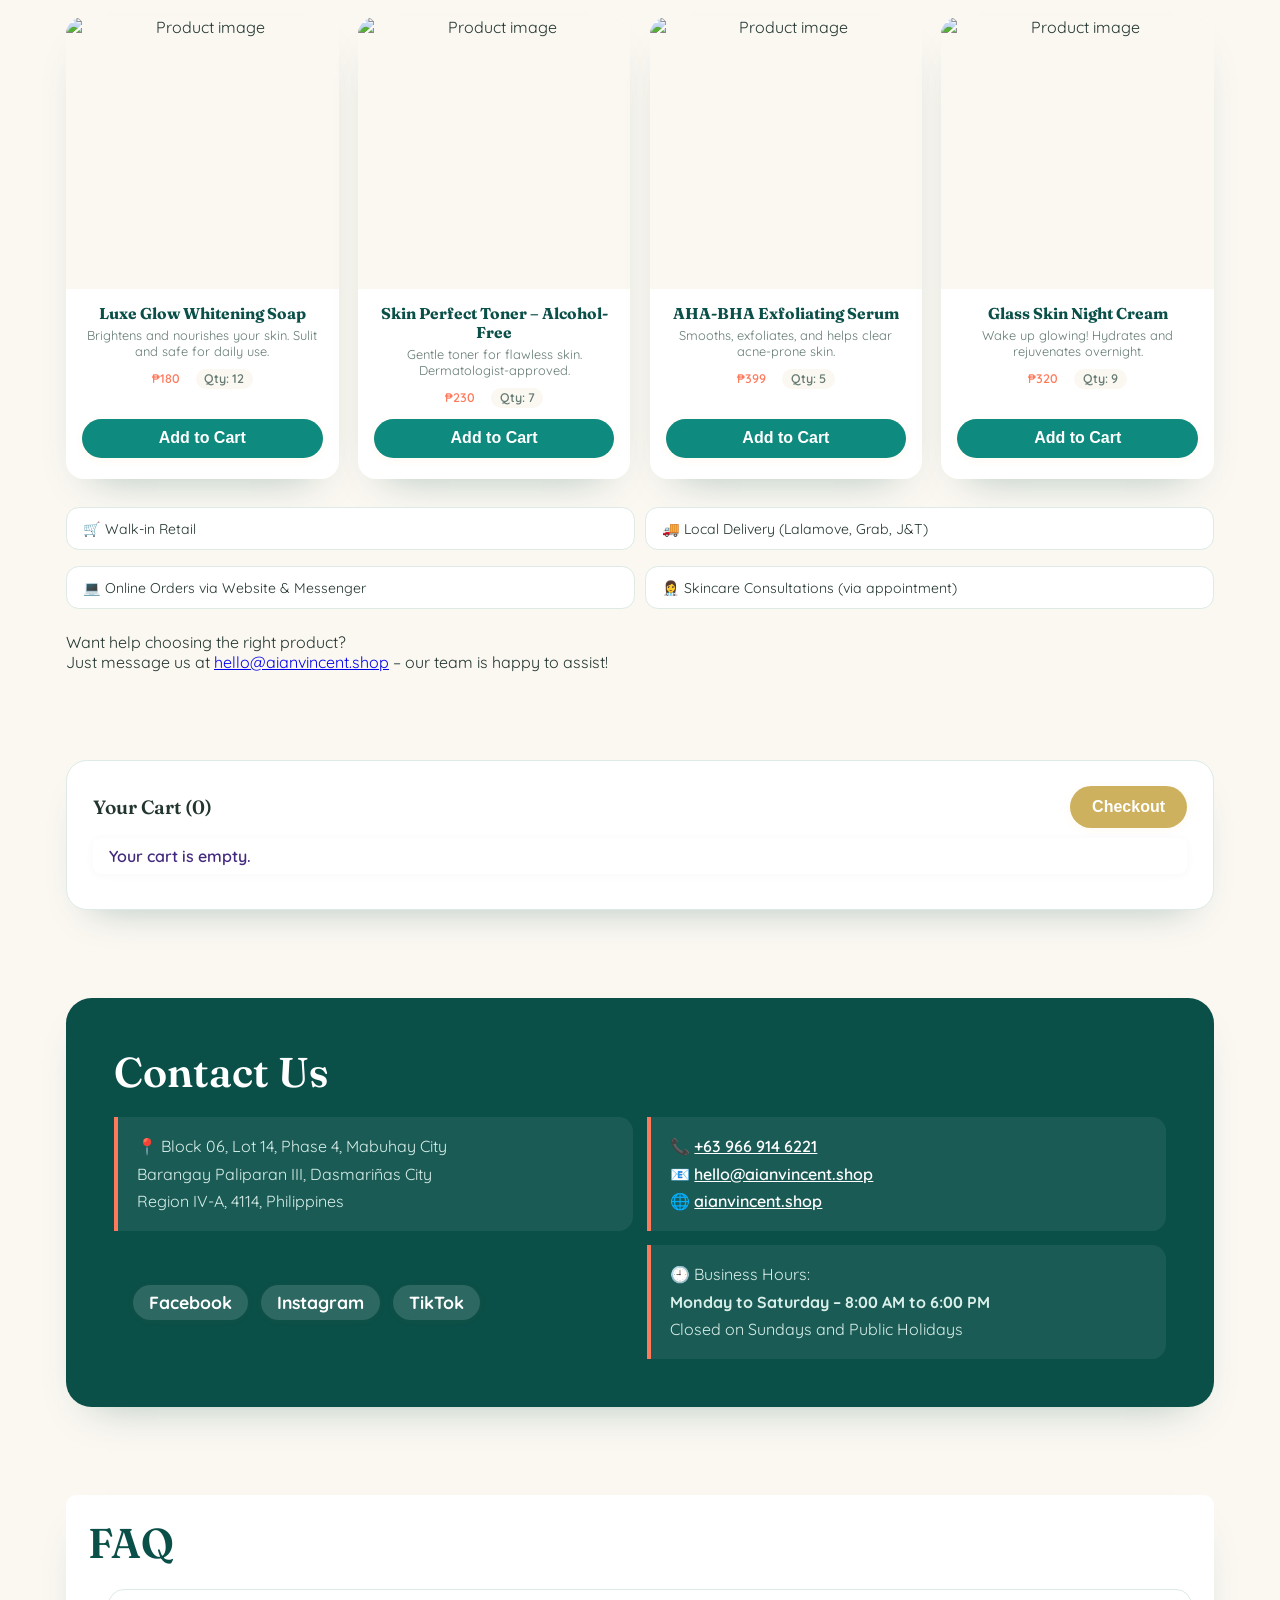
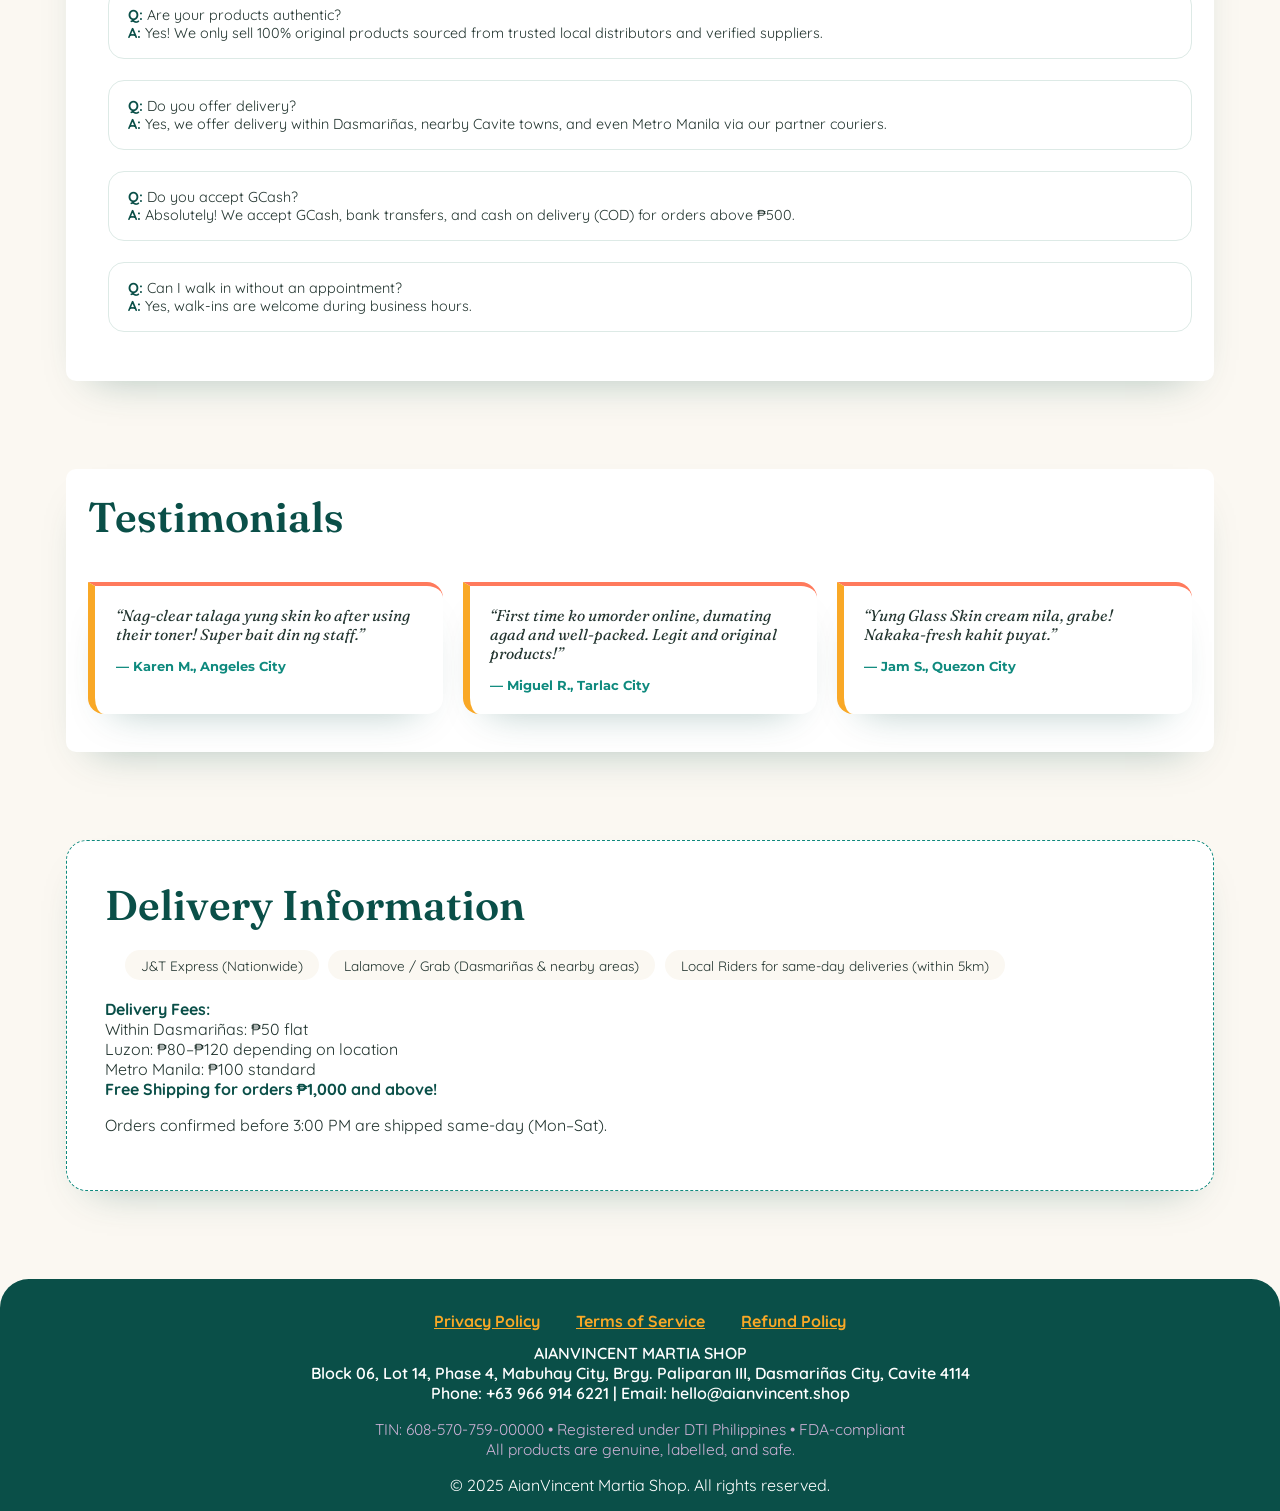
==== commit a8865219: "Match address/TIN exactly as provided" ====
--- a/index.html
+++ b/index.html
@@ -1044,7 +1044,7 @@
             Phone: +63 966 914 6221 | Email: hello@aianvincent.shop
         </div>
         <div class="footer-note">
-            TIN: 608-570-759-000 • Registered under DTI Philippines • FDA-compliant<br>
+            TIN: 608-570-759-00000 • Registered under DTI Philippines • FDA-compliant<br>
             All products are genuine, labelled, and safe.
         </div>
         <div style="margin-top:1em;">&copy; 2025 AianVincent Martia Shop. All rights reserved.</div>
